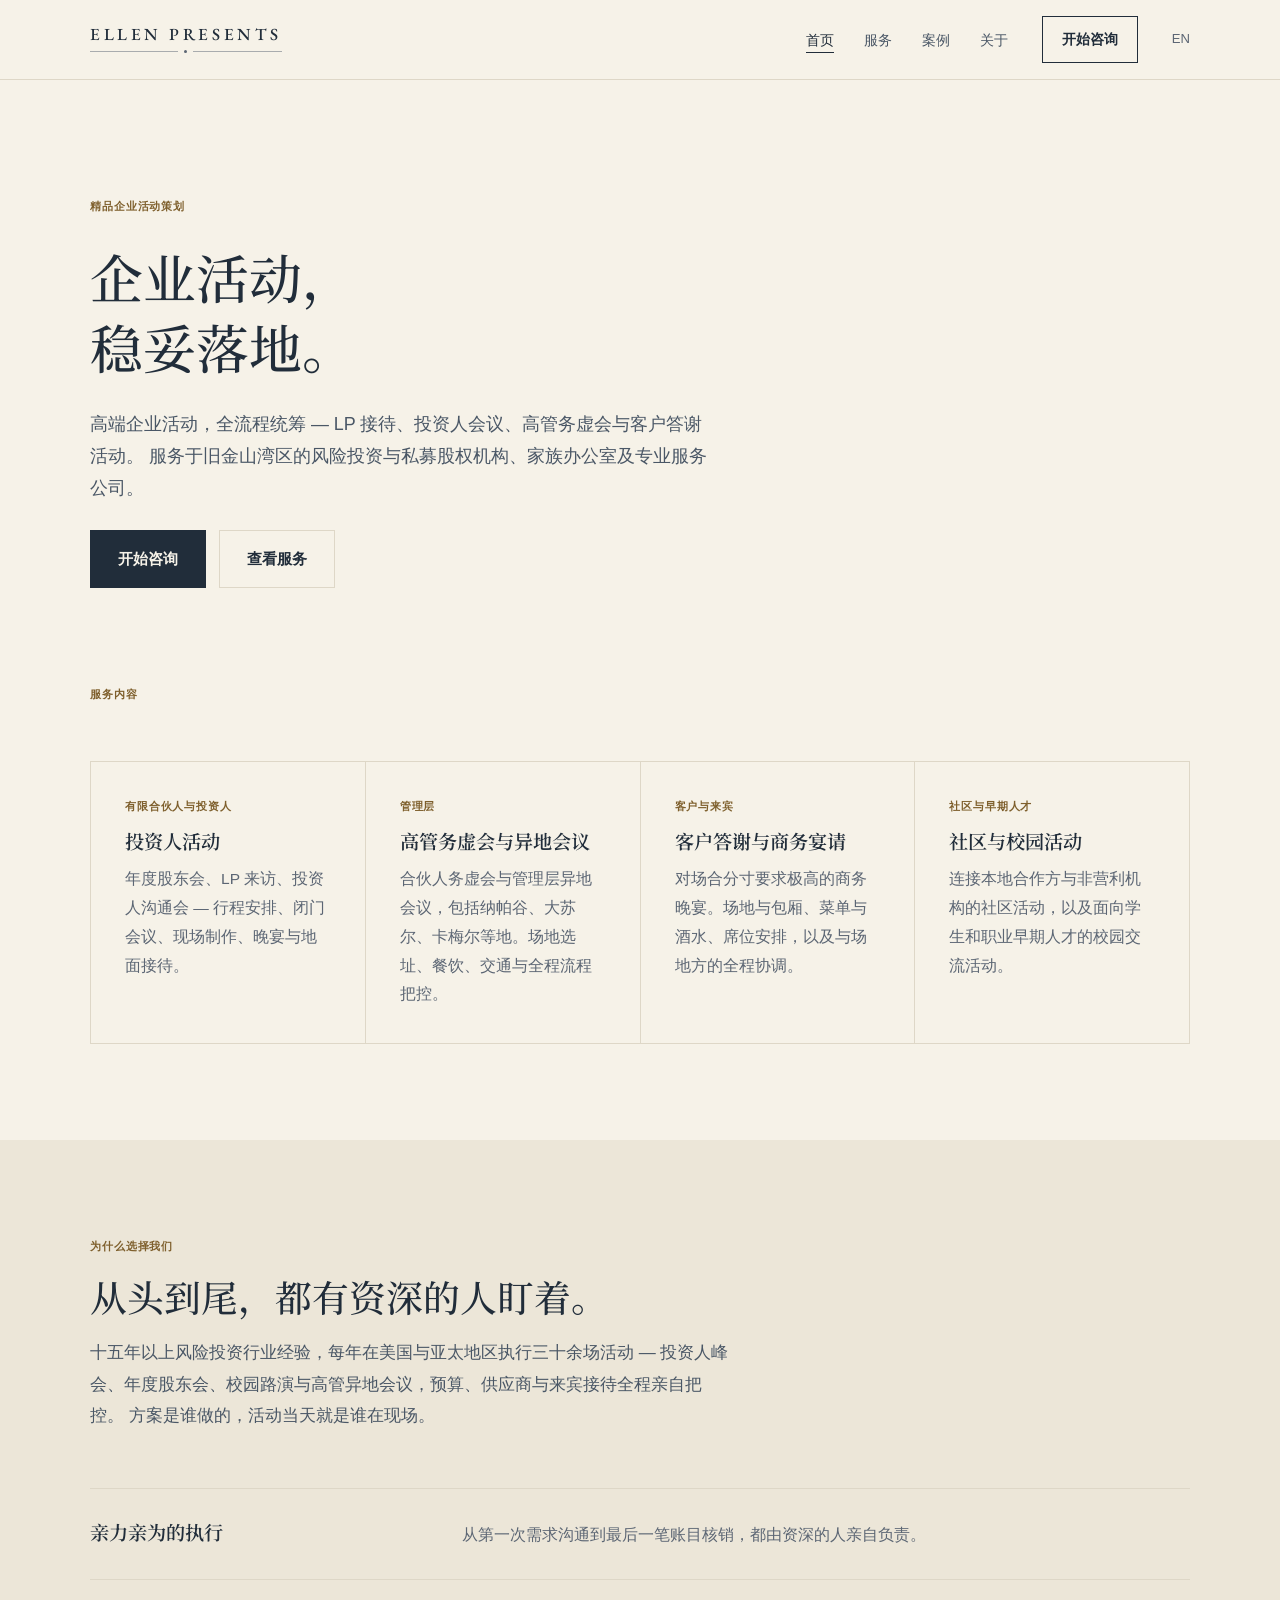
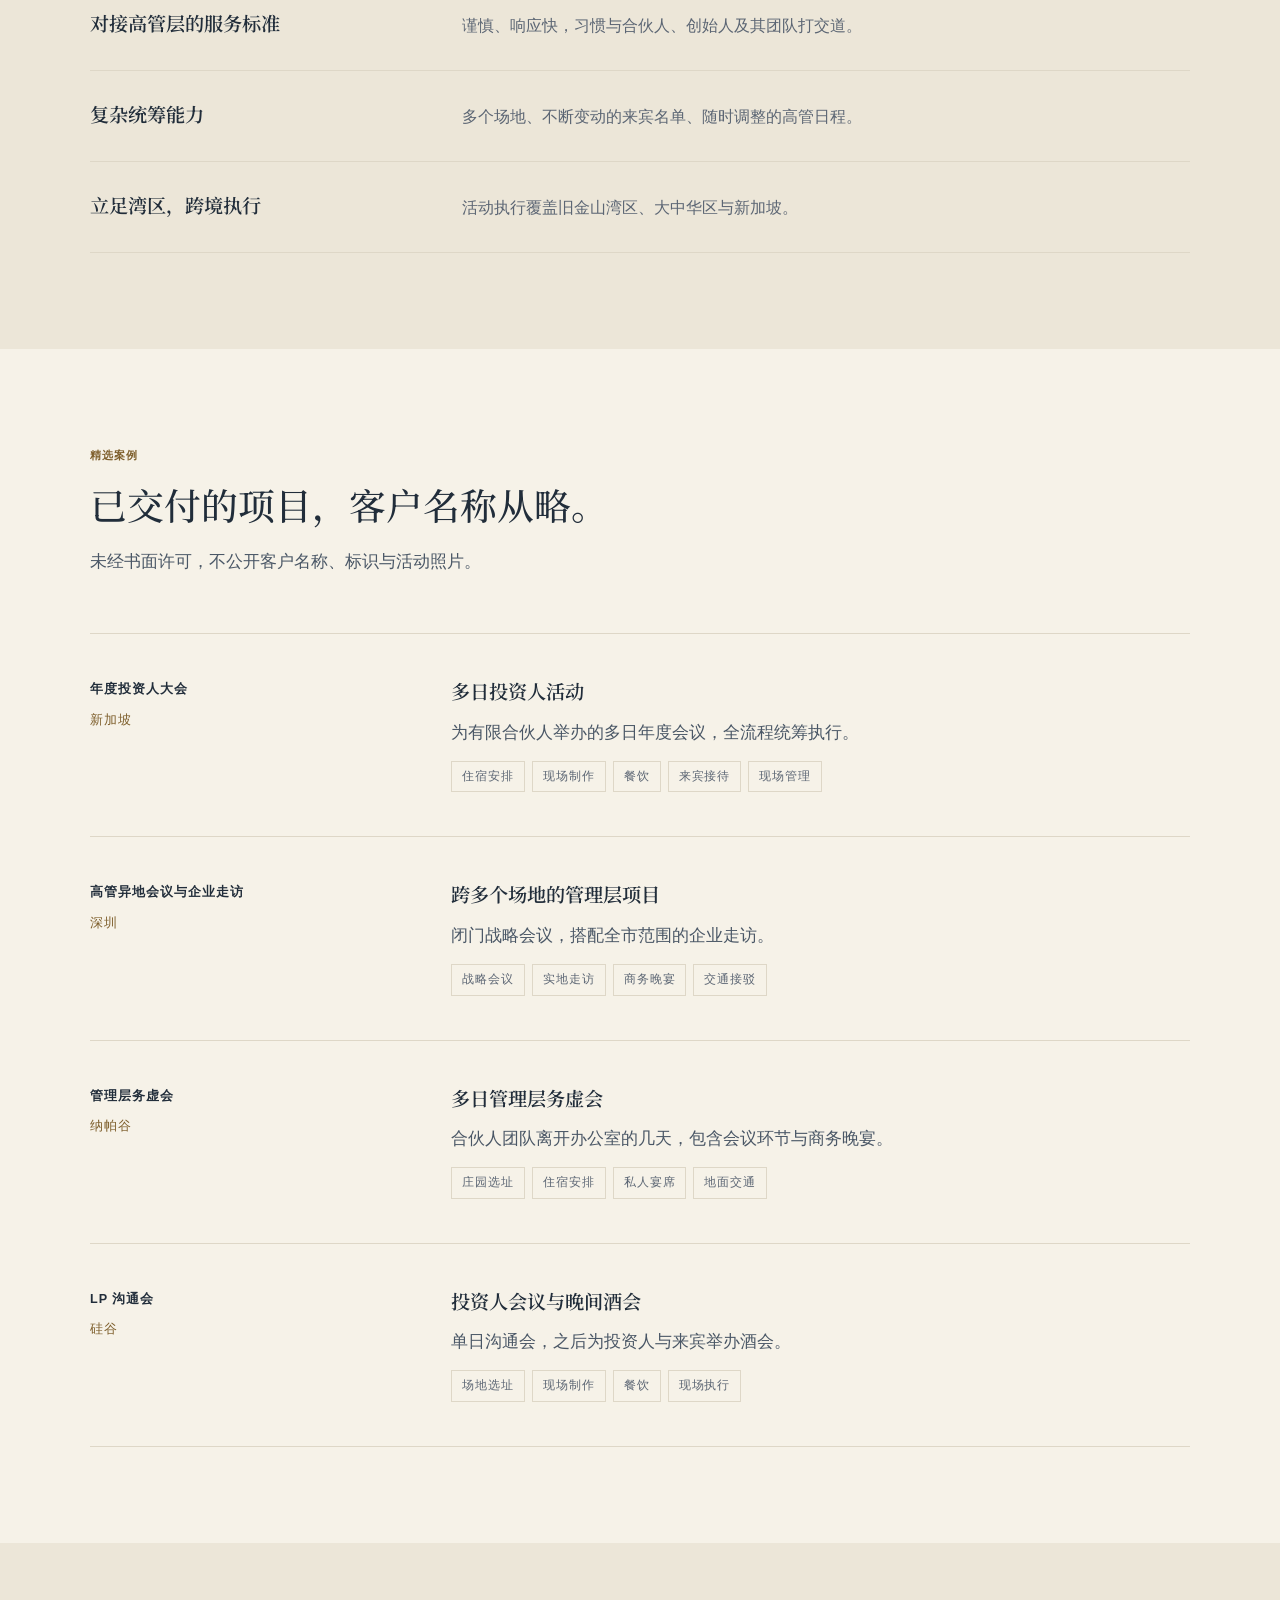
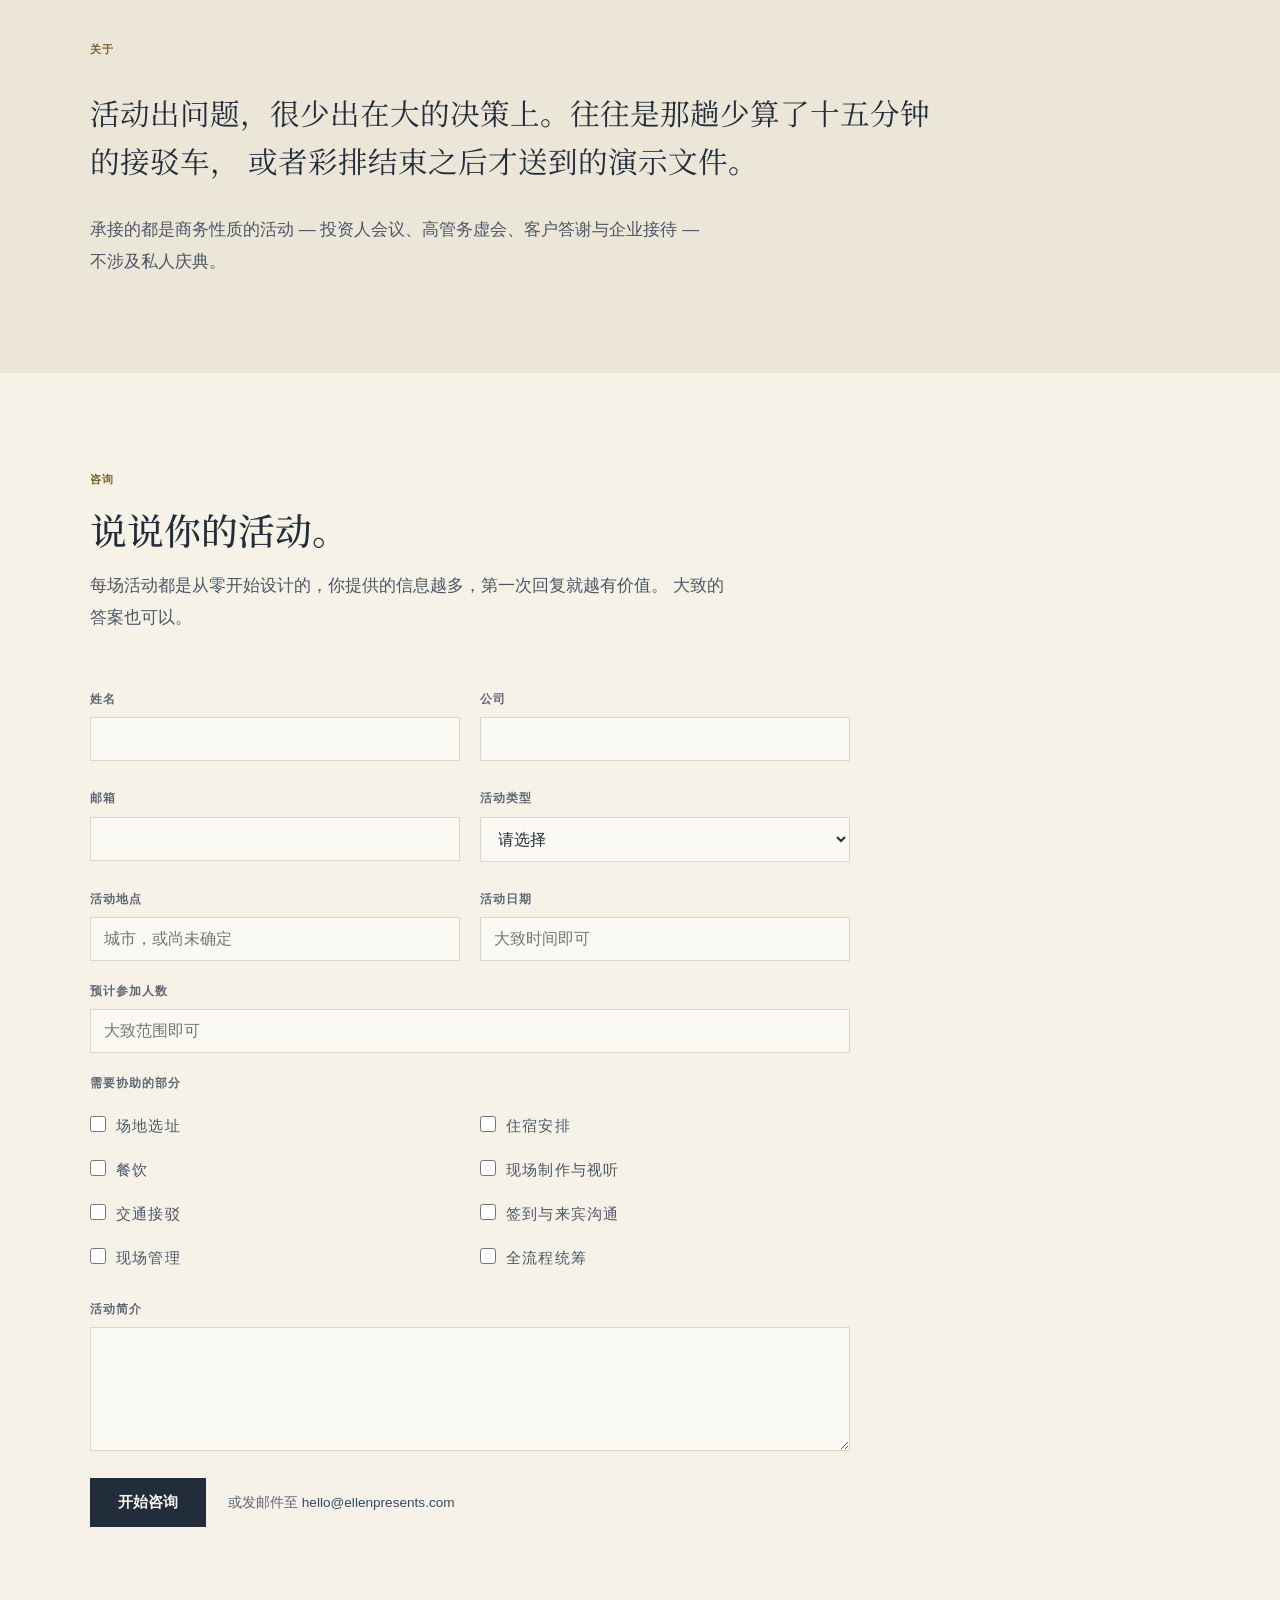
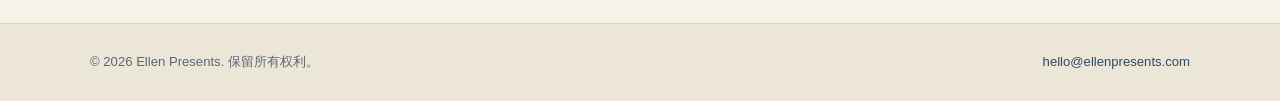
==== zh/index.html @ de764f2b "Add a Chinese version at /zh/ A 中文 link at the end of the navigation leads to zh/index.html, and an " ====
<!doctype html>
<html lang="zh-Hans">
<head>
  <meta charset="utf-8" />
  <meta name="viewport" content="width=device-width, initial-scale=1" />
  <title>Ellen Presents — 旧金山湾区精品企业活动策划</title>
  <meta name="description" content="为旧金山湾区的风险投资与私募股权机构、家族办公室及专业服务公司提供高端企业活动的全流程统筹：LP 接待、投资人会议、高管务虚会与客户答谢活动。" />
  <link rel="alternate" hreflang="en" href="https://ellenpresents.com/" />
  <link rel="alternate" hreflang="zh-Hans" href="https://ellenpresents.com/zh/" />
  <link rel="alternate" hreflang="x-default" href="https://ellenpresents.com/" />

  <link rel="preconnect" href="https://fonts.googleapis.com" />
  <link rel="preconnect" href="https://fonts.gstatic.com" crossorigin />
  <link rel="stylesheet" href="https://fonts.googleapis.com/css2?family=EB+Garamond:wght@400;500;600&amp;family=Libre+Franklin:wght@400;500;600&amp;family=Noto+Serif+SC:wght@400;500&amp;display=swap" />
  <link rel="stylesheet" href="../assets/css/site.css" />
</head>
<body>
  <a class="skip-link" href="#main">跳到正文</a>

  <header class="site-header">
    <nav class="site-nav" aria-label="主导航">
      <a class="brand" href="#top" aria-label="Ellen Presents — 回到顶部">
        <span class="brand-mark">Ellen Presents</span>
        <span class="brand-rule" aria-hidden="true"><i></i><b></b><i></i></span>
      </a>
      <button class="nav-toggle" type="button" aria-expanded="false" aria-controls="nav-menu">菜单</button>
      <div class="nav-menu" id="nav-menu">
        <ul class="nav-links">
          <li><a href="#top">首页</a></li>
          <li><a href="#services">服务</a></li>
          <li><a href="#experience">案例</a></li>
          <li><a href="#about">关于</a></li>
        </ul>
        <a class="nav-cta" href="#request">开始咨询</a>
        <a class="nav-lang" href="../" hreflang="en" lang="en">EN</a>
      </div>
    </nav>
  </header>

  <main id="main">

    <section class="hero" id="top">
      <div class="wrap">
        <div class="hero-inner">
          <p class="eyebrow">精品企业活动策划</p>
          <h1><span>企业活动，</span><span>稳妥落地。</span></h1>
          <p class="lede">
            高端企业活动，全流程统筹 &mdash; LP 接待、投资人会议、高管务虚会与客户答谢活动。
            服务于旧金山湾区的风险投资与私募股权机构、家族办公室及专业服务公司。
          </p>
          <div class="btn-row">
            <a class="btn" href="#request">开始咨询</a>
            <a class="btn btn-ghost" href="#services">查看服务</a>
          </div>
        </div>
      </div>
    </section>

    <section class="sec" id="services">
      <div class="wrap">
        <div class="sec-head">
          <p class="eyebrow">服务内容</p>
        </div>
        <div class="svc-grid">
          <article class="svc">
            <span class="fn">有限合伙人与投资人</span>
            <h3>投资人活动</h3>
            <p>年度股东会、LP 来访、投资人沟通会 &mdash; 行程安排、闭门会议、现场制作、晚宴与地面接待。</p>
          </article>
          <article class="svc">
            <span class="fn">管理层</span>
            <h3>高管务虚会与异地会议</h3>
            <p>合伙人务虚会与管理层异地会议，包括纳帕谷、大苏尔、卡梅尔等地。场地选址、餐饮、交通与全程流程把控。</p>
          </article>
          <article class="svc">
            <span class="fn">客户与来宾</span>
            <h3>客户答谢与商务宴请</h3>
            <p>对场合分寸要求极高的商务晚宴。场地与包厢、菜单与酒水、席位安排，以及与场地方的全程协调。</p>
          </article>
          <article class="svc">
            <span class="fn">社区与早期人才</span>
            <h3>社区与校园活动</h3>
            <p>连接本地合作方与非营利机构的社区活动，以及面向学生和职业早期人才的校园交流活动。</p>
          </article>
        </div>
      </div>
    </section>

    <section class="sec sec-sand2" id="why">
      <div class="wrap">
        <div class="sec-head">
          <p class="eyebrow">为什么选择我们</p>
          <h2>从头到尾，都有资深的人盯着。</h2>
          <p>
            十五年以上风险投资行业经验，每年在美国与亚太地区执行三十余场活动 &mdash;
            投资人峰会、年度股东会、校园路演与高管异地会议，预算、供应商与来宾接待全程亲自把控。
            方案是谁做的，活动当天就是谁在现场。
          </p>
        </div>
        <div class="rows">
          <div class="row">
            <h3>亲力亲为的执行</h3>
            <p>从第一次需求沟通到最后一笔账目核销，都由资深的人亲自负责。</p>
          </div>
          <div class="row">
            <h3>对接高管层的服务标准</h3>
            <p>谨慎、响应快，习惯与合伙人、创始人及其团队打交道。</p>
          </div>
          <div class="row">
            <h3>复杂统筹能力</h3>
            <p>多个场地、不断变动的来宾名单、随时调整的高管日程。</p>
          </div>
          <div class="row">
            <h3>立足湾区，跨境执行</h3>
            <p>活动执行覆盖旧金山湾区、大中华区与新加坡。</p>
          </div>
        </div>
      </div>
    </section>

    <section class="sec" id="experience">
      <div class="wrap">
        <div class="sec-head">
          <p class="eyebrow">精选案例</p>
          <h2>已交付的项目，客户名称从略。</h2>
          <p>未经书面许可，不公开客户名称、标识与活动照片。</p>
        </div>
        <div class="cases">
          <article class="case">
            <div class="case-meta"><b>年度投资人大会</b><span>新加坡</span></div>
            <div class="case-body">
              <h3>多日投资人活动</h3>
              <p>为有限合伙人举办的多日年度会议，全流程统筹执行。</p>
              <div class="tags">
                <span>住宿安排</span><span>现场制作</span><span>餐饮</span><span>来宾接待</span><span>现场管理</span>
              </div>
            </div>
          </article>
          <article class="case">
            <div class="case-meta"><b>高管异地会议与企业走访</b><span>深圳</span></div>
            <div class="case-body">
              <h3>跨多个场地的管理层项目</h3>
              <p>闭门战略会议，搭配全市范围的企业走访。</p>
              <div class="tags">
                <span>战略会议</span><span>实地走访</span><span>商务晚宴</span><span>交通接驳</span>
              </div>
            </div>
          </article>
          <article class="case">
            <div class="case-meta"><b>管理层务虚会</b><span>纳帕谷</span></div>
            <div class="case-body">
              <h3>多日管理层务虚会</h3>
              <p>合伙人团队离开办公室的几天，包含会议环节与商务晚宴。</p>
              <div class="tags">
                <span>庄园选址</span><span>住宿安排</span><span>私人宴席</span><span>地面交通</span>
              </div>
            </div>
          </article>
          <article class="case">
            <div class="case-meta"><b>LP 沟通会</b><span>硅谷</span></div>
            <div class="case-body">
              <h3>投资人会议与晚间酒会</h3>
              <p>单日沟通会，之后为投资人与来宾举办酒会。</p>
              <div class="tags">
                <span>场地选址</span><span>现场制作</span><span>餐饮</span><span>现场执行</span>
              </div>
            </div>
          </article>
        </div>
      </div>
    </section>

    <section class="sec sec-sand2" id="about">
      <div class="wrap stack" style="gap: 30px;">
        <p class="eyebrow">关于</p>
        <p class="pull">
          活动出问题，很少出在大的决策上。往往是那趟少算了十五分钟的接驳车，
          或者彩排结束之后才送到的演示文件。
        </p>
        <p class="measure">
          承接的都是商务性质的活动 &mdash; 投资人会议、高管务虚会、客户答谢与企业接待 &mdash;
          不涉及私人庆典。
        </p>
      </div>
    </section>

    <section class="sec" id="request">
      <div class="wrap">
        <div class="sec-head">
          <p class="eyebrow">咨询</p>
          <h2>说说你的活动。</h2>
          <p>
            每场活动都是从零开始设计的，你提供的信息越多，第一次回复就越有价值。
            大致的答案也可以。
          </p>
        </div>
        <div class="form-shell">
          <form id="enquiryForm" novalidate>
            <div class="form-grid">
              <div class="field">
                <label for="name">姓名</label>
                <input id="name" name="name" type="text" autocomplete="name" required aria-describedby="err-name" />
                <div class="field-error" id="err-name" data-for="name"></div>
              </div>
              <div class="field">
                <label for="company">公司</label>
                <input id="company" name="company" type="text" autocomplete="organization" />
              </div>
              <div class="field">
                <label for="email">邮箱</label>
                <input id="email" name="email" type="email" autocomplete="email" required aria-describedby="err-email" />
                <div class="field-error" id="err-email" data-for="email"></div>
              </div>
              <div class="field">
                <label for="eventType">活动类型</label>
                <select id="eventType" name="eventType" required aria-describedby="err-eventType">
                  <option value="">请选择</option>
                  <option>投资人活动（年度股东会、LP 来访、投资人沟通会）</option>
                  <option>高管务虚会或异地会议</option>
                  <option>客户答谢或商务宴请</option>
                  <option>社区或校园活动</option>
                  <option>其他</option>
                </select>
                <div class="field-error" id="err-eventType" data-for="eventType"></div>
              </div>
              <div class="field">
                <label for="location">活动地点</label>
                <input id="location" name="location" type="text" placeholder="城市，或尚未确定" />
              </div>
              <div class="field">
                <label for="date">活动日期</label>
                <input id="date" name="date" type="text" placeholder="大致时间即可" />
              </div>
              <div class="field full">
                <label for="guests">预计参加人数</label>
                <input id="guests" name="guests" type="text" placeholder="大致范围即可" />
              </div>
              <fieldset class="field full scope">
                <legend>需要协助的部分</legend>
                <div class="check-grid">
                  <label class="check"><input type="checkbox" name="scope" value="场地选址" /><span>场地选址</span></label>
                  <label class="check"><input type="checkbox" name="scope" value="住宿安排" /><span>住宿安排</span></label>
                  <label class="check"><input type="checkbox" name="scope" value="餐饮" /><span>餐饮</span></label>
                  <label class="check"><input type="checkbox" name="scope" value="现场制作与视听" /><span>现场制作与视听</span></label>
                  <label class="check"><input type="checkbox" name="scope" value="交通接驳" /><span>交通接驳</span></label>
                  <label class="check"><input type="checkbox" name="scope" value="签到与来宾沟通" /><span>签到与来宾沟通</span></label>
                  <label class="check"><input type="checkbox" name="scope" value="现场管理" /><span>现场管理</span></label>
                  <label class="check"><input type="checkbox" name="scope" value="全流程统筹" /><span>全流程统筹</span></label>
                </div>
              </fieldset>
              <div class="field full">
                <label for="message">活动简介</label>
                <textarea id="message" name="message" required aria-describedby="err-message"></textarea>
                <div class="field-error" id="err-message" data-for="message"></div>
              </div>
              <div class="form-status" id="formStatus" hidden></div>
              <div class="form-foot">
                <button class="btn" type="submit">开始咨询</button>
                <p>或发邮件至 <a href="mailto:hello@ellenpresents.com">hello@ellenpresents.com</a></p>
              </div>
            </div>
          </form>
        </div>
      </div>
    </section>

  </main>

  <footer class="site-footer">
    <div class="wrap">
      <div class="foot-bot">
        <span>&copy; <span id="year">2026</span> Ellen Presents. 保留所有权利。</span>
        <span><a href="mailto:hello@ellenpresents.com">hello@ellenpresents.com</a></span>
      </div>
    </div>
  </footer>

  <script src="../assets/js/site.js"></script>
</body>
</html>
---- assets/css/site.css ----
/* ======================================================================
   Ellen Presents — shared stylesheet
   Loaded by every page. Dependency-free apart from the Google Fonts link
   in each page's <head>.
   ====================================================================== */
:root {
  --sand:    #f6f2e8;
  --sand-2:  #ece6d8;
  --line:    #ded7c7;
  --paper:   #fbf9f3;
  --ink:     #212d3a;
  --umber:   #4a5766;
  --muted:   #5c6674;
  --accent:  #2f4a63;
  --accent-2:#46647f;
  --brass:   #7e5f2c;
  --brass-lift: #c9a96a;

  --header-bg:    rgba(246, 242, 232, 0.94);
  --on-ink-soft:  rgba(251, 249, 243, 0.74);
  --on-ink-faint: rgba(251, 249, 243, 0.32);
  --on-ink-rule:  rgba(251, 249, 243, 0.28);
  --focus-ring:   rgba(47, 74, 99, 0.17);
  --pill-shadow:  rgba(33, 45, 58, 0.26);

  --display: "EB Garamond", Georgia, "Palatino Linotype", "Book Antiqua", serif;
  --sans: "Libre Franklin", -apple-system, BlinkMacSystemFont, "Segoe UI", Helvetica, Arial, sans-serif;

  --maxw: 1180px;
  --measure: 66ch;
  --ease: cubic-bezier(0.22, 0.61, 0.24, 1);
}

*, *::before, *::after { box-sizing: border-box; }

/* ----------------------------------------------------- Chinese typography
   The Latin faces carry no CJK glyphs, and the tracking the Latin setting
   relies on works against Chinese: negative tracking on headings, wide
   tracking on uppercase labels, and a 1.12 heading leading that is too tight
   once glyphs fill their em box. Overridden per-token so every component
   inherits the change. */
html[lang|="zh"] {
  --display: "Noto Serif SC", "Songti SC", STSong, "SimSun", serif;
  --sans: "PingFang SC", "Hiragino Sans GB", "Microsoft YaHei", "Noto Sans SC", sans-serif;
}
html[lang|="zh"] h1,
html[lang|="zh"] h2,
html[lang|="zh"] h3,
html[lang|="zh"] h4 {
  letter-spacing: 0;
  line-height: 1.32;
}
/* CJK glyphs read larger than Latin at the same size, so the display scale
   comes down rather than across. */
html[lang|="zh"] h1 { font-size: clamp(2.1rem, 4.4vw, 3.3rem); }
html[lang|="zh"] h2 { font-size: clamp(1.6rem, 2.9vw, 2.3rem); }
html[lang|="zh"] h3 { font-size: 1.2rem; }
html[lang|="zh"] .pull { font-size: clamp(1.3rem, 2.4vw, 1.85rem); line-height: 1.6; letter-spacing: 0; }
html[lang|="zh"] .lede { font-size: clamp(1.02rem, 1.4vw, 1.18rem); line-height: 1.8; }
html[lang|="zh"] body { line-height: 1.85; }
/* Uppercase does nothing to CJK, and 0.2em tracking pulls the characters
   apart; enough is kept to still read as a label. */
html[lang|="zh"] .eyebrow,
html[lang|="zh"] .svc .fn,
html[lang|="zh"] .case-meta b,
html[lang|="zh"] .case-meta span,
html[lang|="zh"] label,
html[lang|="zh"] .scope legend,
html[lang|="zh"] .tags span { letter-spacing: 0.08em; }
/* The wordmark stays Latin on both versions. */
html[lang|="zh"] .brand-mark { font-family: "EB Garamond", Georgia, serif; letter-spacing: 0.21em; }



html { scroll-behavior: smooth; }
@media (prefers-reduced-motion: reduce) { html { scroll-behavior: auto; } }
/* Clears the sticky header when a nav link jumps to a section. */
section[id] { scroll-margin-top: 84px; }
@media (max-width: 720px) { section[id] { scroll-margin-top: 72px; } }

body {
  margin: 0;
  background: var(--sand);
  color: var(--umber);
  font-family: var(--sans);
  font-size: 17px;
  line-height: 1.7;
  -webkit-font-smoothing: antialiased;
  -moz-osx-font-smoothing: grayscale;
}

h1, h2, h3, h4 {
  font-family: var(--display);
  font-weight: 400;
  color: var(--ink);
  margin: 0;
  text-wrap: balance;
  line-height: 1.12;
  letter-spacing: -0.005em;
}
h1 { font-size: clamp(2.7rem, 6vw, 4.5rem); font-weight: 500; }
h2 { font-size: clamp(1.95rem, 3.6vw, 2.9rem); font-weight: 500; }
h3 { font-size: 1.32rem; font-weight: 600; letter-spacing: 0; line-height: 1.3; }

p { margin: 0; }
a { color: var(--accent); text-decoration: none; }
a:hover { color: var(--accent-2); }

:focus-visible { outline: 2px solid var(--accent); outline-offset: 3px; }

.skip-link {
  position: absolute;
  left: -9999px;
  top: 0;
  z-index: 200;
  background: var(--ink);
  color: var(--paper);
  padding: 12px 18px;
  font-size: 0.9rem;
  font-weight: 600;
}
.skip-link:focus { left: 12px; top: 12px; color: var(--paper); }

.wrap {
  max-width: var(--maxw);
  margin: 0 auto;
  padding: 0 clamp(20px, 4vw, 40px);
}
.stack { display: flex; flex-direction: column; }
.measure { max-width: var(--measure); }

.eyebrow {
  font-family: var(--sans);
  font-size: 0.7rem;
  font-weight: 600;
  letter-spacing: 0.2em;
  text-transform: uppercase;
  color: var(--brass);
}
.lede {
  font-size: clamp(1.08rem, 1.6vw, 1.32rem);
  line-height: 1.6;
  color: var(--umber);
}

/* ---------------------------------------------------------- Header */
.site-header {
  position: sticky;
  top: 0;
  z-index: 60;
  background: var(--header-bg);
  backdrop-filter: blur(12px) saturate(1.3);
  border-bottom: 1px solid var(--line);
}
.site-nav {
  max-width: var(--maxw);
  margin: 0 auto;
  padding: 16px clamp(20px, 4vw, 40px);
  display: flex;
  align-items: center;
  justify-content: space-between;
  gap: 24px;
}
/* Wordmark lockup — the type half of the logo. Swap in the full monogram
   artwork by replacing the two spans with an <img>/<svg>; the sizing here
   is what the header expects. */
.brand { display: flex; flex-direction: column; align-items: stretch; gap: 7px; color: var(--ink); }
.brand:hover { color: var(--ink); }
.brand-mark {
  font-family: var(--display);
  font-size: 1.06rem;
  font-weight: 500;
  letter-spacing: 0.21em;
  text-transform: uppercase;
  line-height: 1;
  white-space: nowrap;
}
.brand-rule { display: flex; align-items: center; gap: 6px; }
.brand-rule i { flex: 1; height: 1px; background: var(--muted); opacity: 0.5; }
.brand-rule b { width: 3px; height: 3px; border-radius: 50%; background: var(--muted); }

.nav-menu { display: flex; align-items: center; gap: clamp(18px, 3vw, 34px); }
.nav-links { display: flex; align-items: center; gap: clamp(14px, 2.4vw, 30px); list-style: none; margin: 0; padding: 0; }
.nav-links a {
  font-family: var(--sans);
  font-size: 0.9rem;
  font-weight: 500;
  color: var(--umber);
  background: none;
  border: 0;
  border-bottom: 1px solid transparent;
  padding: 4px 0;
  cursor: pointer;
}
.nav-links a:hover { color: var(--ink); border-bottom-color: var(--brass); }
.nav-links a[aria-current] { color: var(--ink); border-bottom-color: var(--ink); }

.nav-cta {
  font-family: var(--sans);
  font-size: 0.86rem;
  font-weight: 600;
  padding: 10px 19px;
  border: 1px solid var(--ink);
  color: var(--ink);
  background: none;
  cursor: pointer;
  transition: background 0.2s var(--ease), color 0.2s var(--ease);
}
.nav-cta:hover { background: var(--ink); color: var(--sand); }
.nav-cta[aria-current] { background: var(--ink); color: var(--sand); }

.nav-lang {
  font-family: var(--sans);
  font-size: 0.82rem;
  font-weight: 500;
  color: var(--muted);
  padding: 4px 0;
  border-bottom: 1px solid transparent;
  white-space: nowrap;
}
.nav-lang:hover { color: var(--ink); border-bottom-color: var(--brass); }

.nav-toggle {
  display: none;
  font-family: var(--sans);
  font-size: 0.78rem;
  font-weight: 600;
  letter-spacing: 0.1em;
  text-transform: uppercase;
  color: var(--ink);
  background: none;
  border: 1px solid var(--line);
  padding: 9px 13px;
  cursor: pointer;
}

/* ---------------------------------------------------------- Buttons */
.btn {
  display: inline-flex;
  align-items: center;
  gap: 9px;
  font-family: var(--sans);
  font-size: 0.94rem;
  font-weight: 600;
  padding: 14px 27px;
  border: 1px solid var(--ink);
  background: var(--ink);
  color: var(--sand);
  cursor: pointer;
  transition: background 0.2s var(--ease), border-color 0.2s var(--ease), color 0.2s var(--ease);
}
.btn:hover { background: var(--accent); border-color: var(--accent); color: var(--paper); }
.btn-ghost { background: none; color: var(--ink); border-color: var(--line); }
.btn-ghost:hover { background: none; color: var(--accent); border-color: var(--accent); }
.btn-row { display: flex; flex-wrap: wrap; gap: 13px; }

.arrow {
  display: inline-flex;
  align-items: center;
  gap: 8px;
  font-size: 0.84rem;
  font-weight: 600;
  letter-spacing: 0.1em;
  text-transform: uppercase;
  color: var(--accent);
  background: none;
  border: 0;
  padding: 0;
  cursor: pointer;
  font-family: var(--sans);
}
.arrow i { font-style: normal; transition: transform 0.2s var(--ease); }
.arrow:hover i { transform: translateX(5px); }

/* ---------------------------------------------------------- Sections */
.sec { padding: clamp(58px, 7.5vw, 104px) 0; }
.sec-sand2 { background: var(--sand-2); }
.sec-ink { background: var(--ink); }
.sec-ink h2, .sec-ink h3 { color: var(--paper); }
.sec-ink p { color: var(--on-ink-soft); }
.sec-ink .eyebrow { color: var(--brass-lift); }
.sec-ink .btn { background: var(--paper); border-color: var(--paper); color: var(--ink); }
.sec-ink .btn:hover { background: var(--brass-lift); border-color: var(--brass-lift); }
.sec-ink .btn-ghost { background: none; color: var(--paper); border-color: var(--on-ink-faint); }
.sec-ink .btn-ghost:hover { border-color: var(--paper); color: var(--paper); }

.narrow { display: flex; flex-direction: column; gap: 22px; max-width: 640px; }

.sec-head { display: flex; flex-direction: column; gap: 16px; max-width: 640px; margin-bottom: clamp(34px, 4.5vw, 56px); }

/* ---------------------------------------------------------- Hero */
.hero { padding: clamp(60px, 9vw, 122px) 0 0; }
.hero-inner { display: flex; flex-direction: column; gap: 26px; max-width: 880px; }
.hero h1 span { display: block; }
.hero .lede { max-width: 620px; }

/* ---------------------------------------------------------- Services */
.svc-grid {
  display: grid;
  grid-template-columns: repeat(auto-fit, minmax(268px, 1fr));
  border-top: 1px solid var(--line);
  border-left: 1px solid var(--line);
}
.svc {
  border-right: 1px solid var(--line);
  border-bottom: 1px solid var(--line);
  padding: clamp(24px, 3vw, 34px);
  display: flex;
  flex-direction: column;
  gap: 12px;
  transition: background 0.25s var(--ease);
}
.svc:hover { background: var(--paper); }
/* The tag names the internal function the event serves — it carries
   information, which a decorative 01/02/03 would not. */
.svc .fn {
  font-size: 0.68rem;
  font-weight: 600;
  letter-spacing: 0.17em;
  text-transform: uppercase;
  color: var(--brass);
}
.svc p { font-size: 0.97rem; color: var(--muted); }

/* ---------------------------------------------------------- Value rows */
.rows { border-top: 1px solid var(--line); }
.row {
  display: grid;
  grid-template-columns: minmax(0, 0.44fr) minmax(0, 1fr);
  gap: clamp(14px, 4vw, 54px);
  padding: clamp(22px, 3vw, 30px) 0;
  border-bottom: 1px solid var(--line);
  align-items: baseline;
}
.row p { font-size: 0.98rem; color: var(--muted); }

/* ---------------------------------------------------------- Cases */
.cases { border-top: 1px solid var(--line); }
.case {
  display: grid;
  grid-template-columns: minmax(0, 0.42fr) minmax(0, 1fr);
  gap: clamp(16px, 4vw, 54px);
  padding: clamp(26px, 3.6vw, 44px) 0;
  border-bottom: 1px solid var(--line);
}
.case-meta { display: flex; flex-direction: column; gap: 7px; }
.case-meta b {
  font-family: var(--sans);
  font-size: 0.79rem;
  font-weight: 600;
  letter-spacing: 0.13em;
  text-transform: uppercase;
  color: var(--ink);
}
.case-meta span {
  font-size: 0.79rem;
  font-weight: 500;
  letter-spacing: 0.13em;
  text-transform: uppercase;
  color: var(--brass);
}
.case-body { display: flex; flex-direction: column; gap: 13px; }
.tags { display: flex; flex-wrap: wrap; gap: 7px; }
.tags span {
  font-size: 0.72rem;
  font-weight: 500;
  letter-spacing: 0.07em;
  text-transform: uppercase;
  color: var(--muted);
  border: 1px solid var(--line);
  padding: 4px 10px;
}

.note {
  border-left: 2px solid var(--brass);
  padding: 4px 0 4px 20px;
  font-size: 0.97rem;
  color: var(--muted);
  max-width: var(--measure);
}

.pull {
  font-family: var(--display);
  font-size: clamp(1.5rem, 3vw, 2.25rem);
  line-height: 1.36;
  letter-spacing: -0.005em;
  color: var(--ink);
  max-width: 860px;
}

/* ---------------------------------------------------------- Form */
/* The form stands alone now. Capped so inputs stay a comfortable width
   instead of stretching the full page. */
.form-shell { max-width: 760px; }
.form-grid { display: grid; grid-template-columns: repeat(2, minmax(0, 1fr)); gap: 20px; }
.field { display: flex; flex-direction: column; gap: 7px; }
.field.full { grid-column: 1 / -1; }
label {
  font-size: 0.72rem;
  font-weight: 600;
  letter-spacing: 0.13em;
  text-transform: uppercase;
  color: var(--muted);
}
input, select, textarea {
  font-family: var(--sans);
  font-size: 1rem;
  color: var(--ink);
  background: var(--paper);
  border: 1px solid var(--line);
  padding: 12px 13px;
  width: 100%;
  transition: border-color 0.2s var(--ease), box-shadow 0.2s var(--ease);
}
input:hover, select:hover, textarea:hover { border-color: var(--muted); }
input:focus, select:focus, textarea:focus {
  outline: none;
  border-color: var(--accent);
  box-shadow: 0 0 0 3px var(--focus-ring);
}
textarea { resize: vertical; min-height: 124px; }
.scope { border: 0; padding: 0; margin: 0; min-width: 0; }
.scope legend {
  padding: 0;
  font-size: 0.72rem;
  font-weight: 600;
  letter-spacing: 0.13em;
  text-transform: uppercase;
  color: var(--muted);
  margin-bottom: 10px;
}
.check-grid {
  display: grid;
  /* 260px keeps this at two columns inside the capped form, matching the
     field grid above; 220px let it break into three ragged ones. */
  grid-template-columns: repeat(auto-fit, minmax(260px, 1fr));
  gap: 2px 20px;
}
.check {
  display: flex;
  align-items: flex-start;
  gap: 10px;
  padding: 7px 0;
  font-size: 0.95rem;
  font-weight: 400;
  letter-spacing: 0;
  text-transform: none;
  color: var(--umber);
  cursor: pointer;
}
.check input {
  width: 16px;
  height: 16px;
  margin: 4px 0 0;
  flex: none;
  accent-color: var(--accent);
  cursor: pointer;
}
.check:hover { color: var(--ink); }

.form-foot { grid-column: 1 / -1; display: flex; flex-wrap: wrap; align-items: center; gap: 16px 22px; }
.form-foot p { font-size: 0.85rem; color: var(--muted); }
.form-status {
  grid-column: 1 / -1;
  border-left: 2px solid var(--accent);
  transition: border-color 0.2s var(--ease);
  background: var(--sand-2);
  padding: 14px 17px;
  font-size: 0.93rem;
  color: var(--umber);
}
.field-error {
  font-size: 0.82rem;
  font-weight: 400;
  letter-spacing: 0;
  text-transform: none;
  color: #8c2f22;
  min-height: 0;
}
input[aria-invalid="true"], select[aria-invalid="true"], textarea[aria-invalid="true"] {
  border-color: #8c2f22;
}

.form-status.is-error { border-left-color: var(--brass); }

/* ---------------------------------------------------------- Footer */
.site-footer { background: var(--sand-2); border-top: 1px solid var(--line); }
.foot-bot {
  padding: 26px 0;
  display: flex;
  flex-wrap: wrap;
  justify-content: space-between;
  gap: 10px;
  font-size: 0.82rem;
  color: var(--muted);
}

/* ---------------------------------------------------------- Responsive */
@media (max-width: 900px) {
  .row, .case { grid-template-columns: 1fr; }
  .row, .case { gap: 12px; }
}
@media (max-width: 720px) {
  body { font-size: 16.5px; }
  .site-nav { flex-wrap: wrap; }
  .nav-toggle { display: block; }
  .nav-menu {
    display: none;
    order: 3;
    width: 100%;
    flex-direction: column;
    align-items: flex-start;
    gap: 0;
    margin-top: 12px;
    border-top: 1px solid var(--line);
  }
  .nav-menu.is-open { display: flex; }
  .nav-links { flex-direction: column; align-items: stretch; gap: 0; width: 100%; }
  .nav-links li { border-bottom: 1px solid var(--line); }
  .nav-links a { display: block; width: 100%; padding: 13px 0; border-bottom: 0; }
  .nav-cta { margin: 16px 0; }
  .form-grid { grid-template-columns: 1fr; }
}
@media (max-width: 520px) {
  .btn { width: 100%; justify-content: center; }
}
@media (prefers-reduced-motion: reduce) {
  *, *::before, *::after { transition-duration: 0.01ms !important; }
}
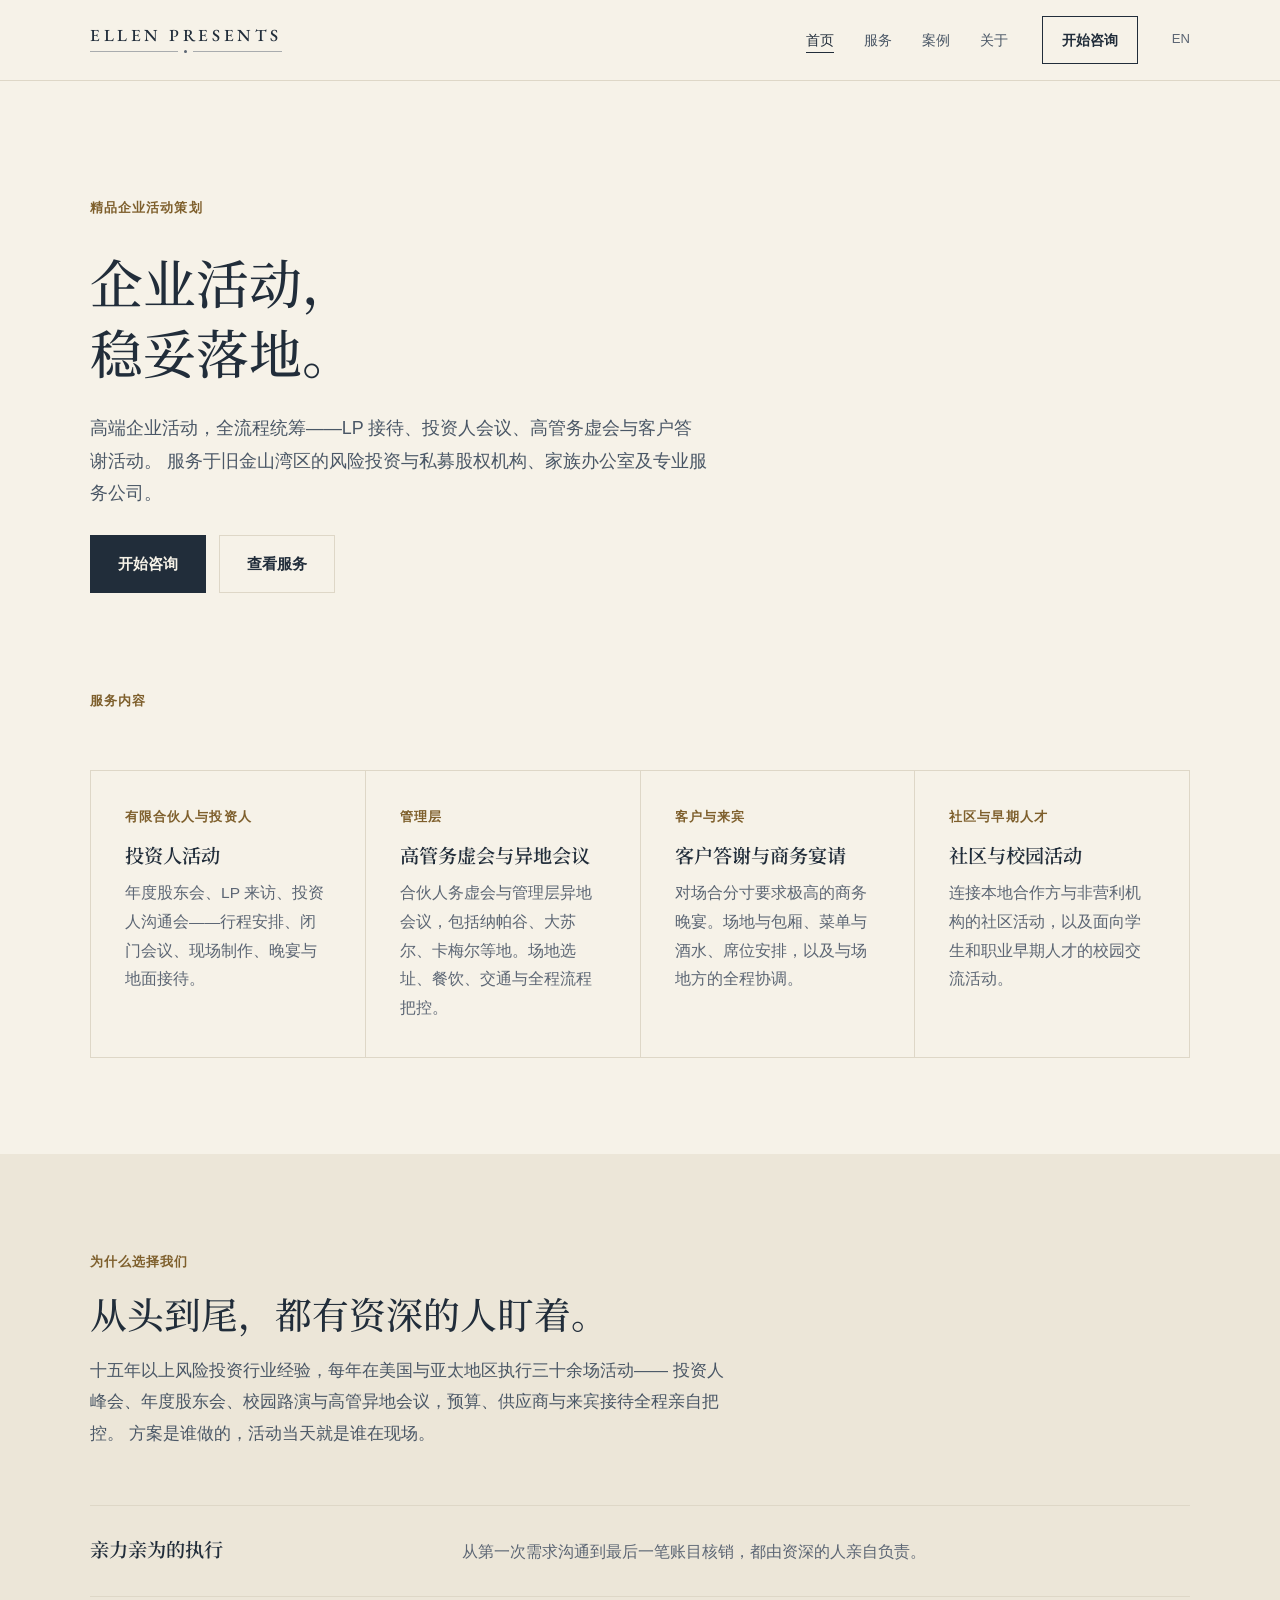
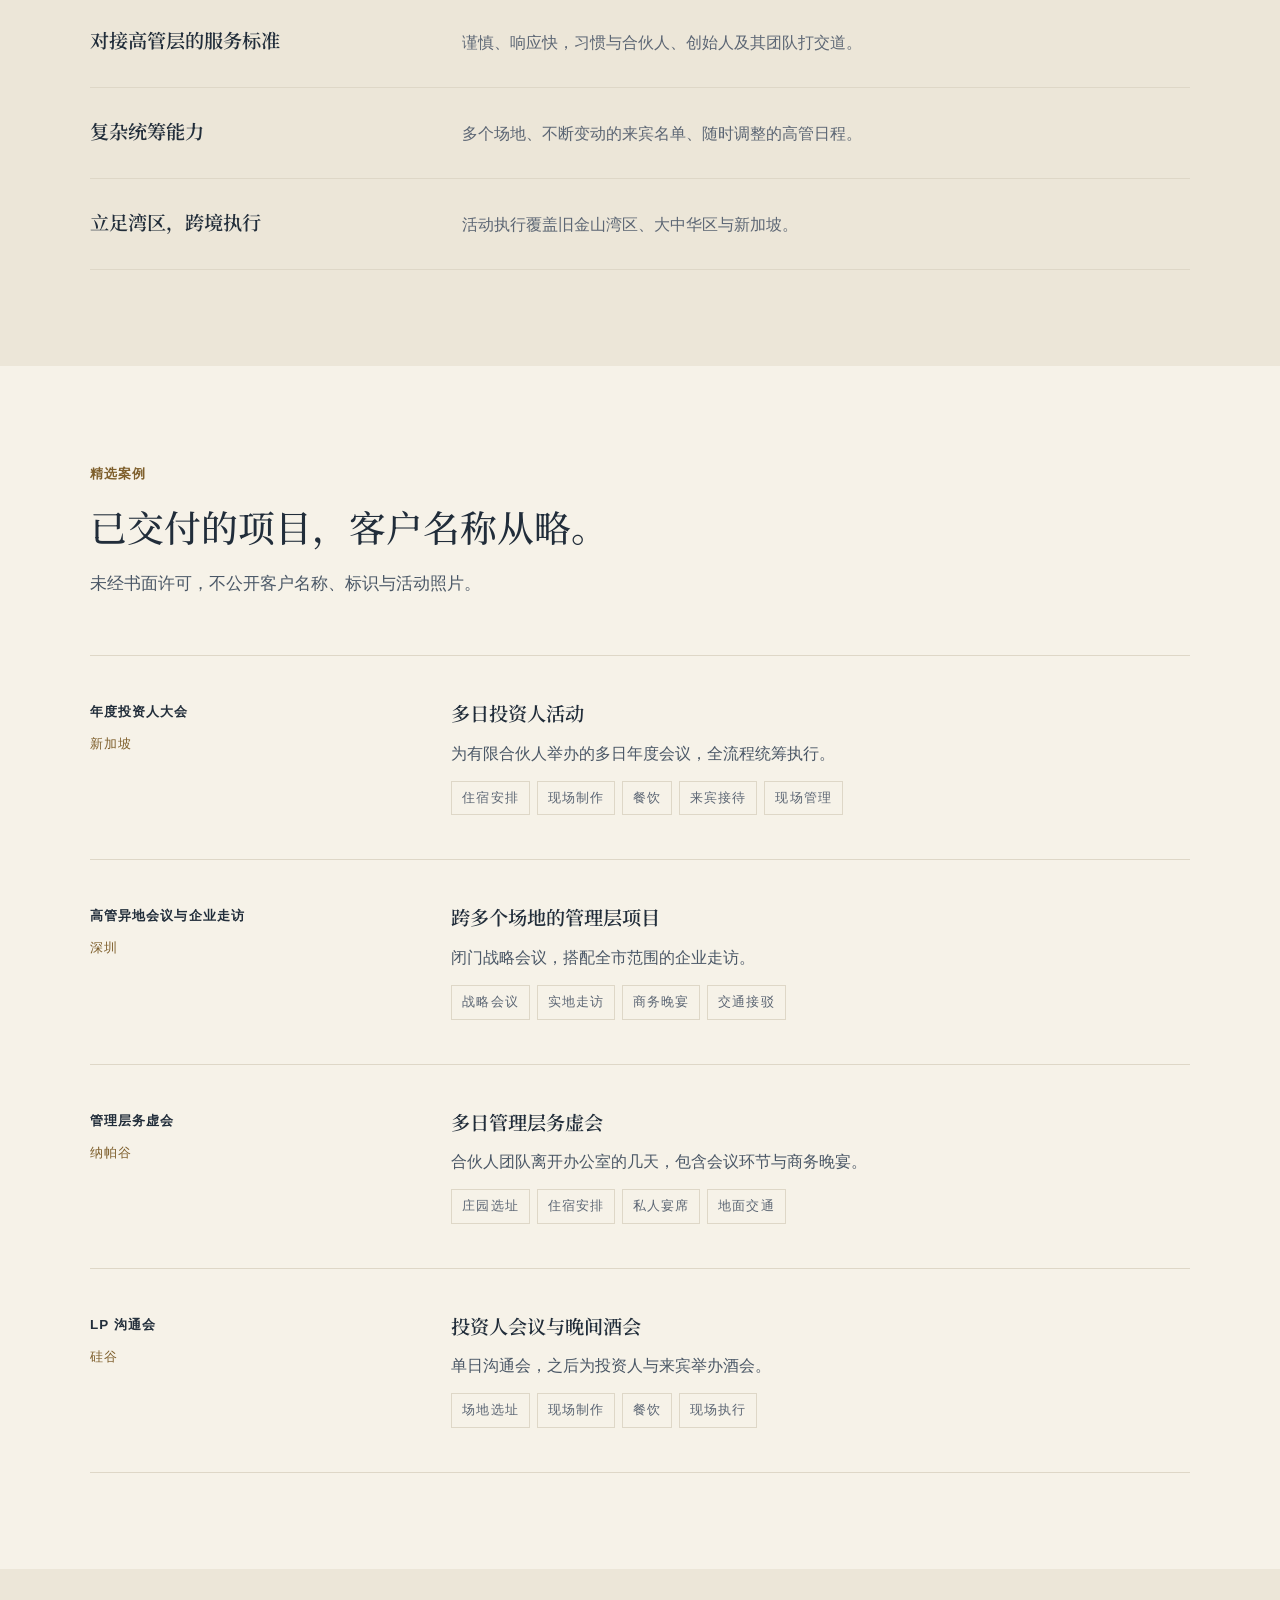
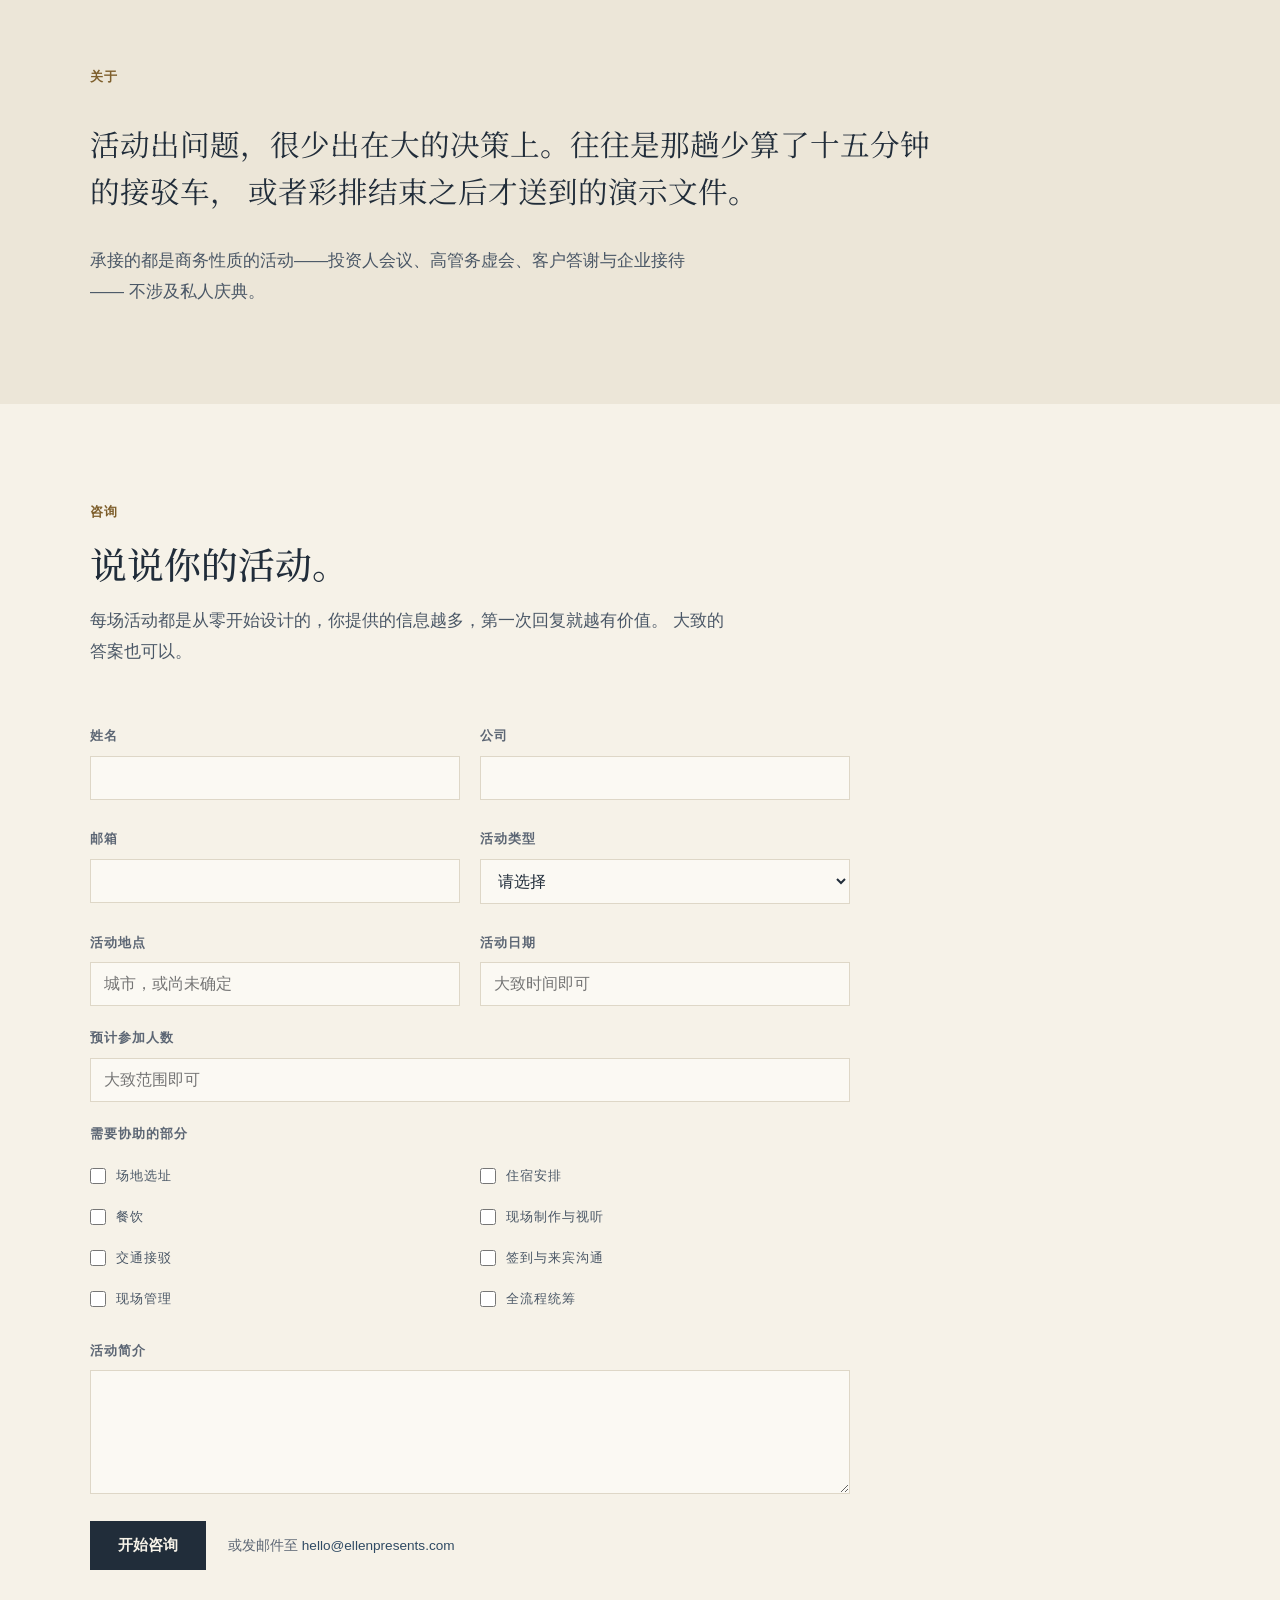
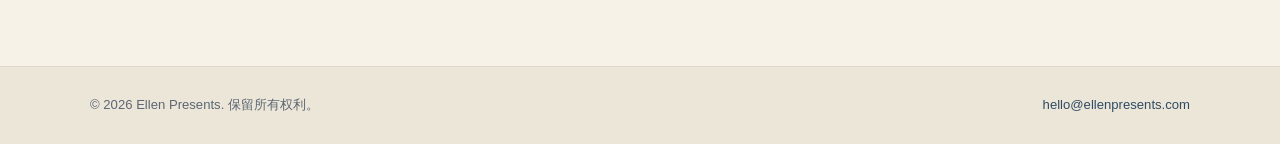
==== commit a967699c: "Fix Chinese type sizes and dashes Every label on the page was sized for uppercase Latin, which stays" ====
--- a/zh/index.html
+++ b/zh/index.html
@@ -45,7 +45,7 @@
           <p class="eyebrow">精品企业活动策划</p>
           <h1><span>企业活动，</span><span>稳妥落地。</span></h1>
           <p class="lede">
-            高端企业活动，全流程统筹 &mdash; LP 接待、投资人会议、高管务虚会与客户答谢活动。
+            高端企业活动，全流程统筹——LP 接待、投资人会议、高管务虚会与客户答谢活动。
             服务于旧金山湾区的风险投资与私募股权机构、家族办公室及专业服务公司。
           </p>
           <div class="btn-row">
@@ -65,7 +65,7 @@
           <article class="svc">
             <span class="fn">有限合伙人与投资人</span>
             <h3>投资人活动</h3>
-            <p>年度股东会、LP 来访、投资人沟通会 &mdash; 行程安排、闭门会议、现场制作、晚宴与地面接待。</p>
+            <p>年度股东会、LP 来访、投资人沟通会——行程安排、闭门会议、现场制作、晚宴与地面接待。</p>
           </article>
           <article class="svc">
             <span class="fn">管理层</span>
@@ -92,7 +92,7 @@
           <p class="eyebrow">为什么选择我们</p>
           <h2>从头到尾，都有资深的人盯着。</h2>
           <p>
-            十五年以上风险投资行业经验，每年在美国与亚太地区执行三十余场活动 &mdash;
+            十五年以上风险投资行业经验，每年在美国与亚太地区执行三十余场活动——
             投资人峰会、年度股东会、校园路演与高管异地会议，预算、供应商与来宾接待全程亲自把控。
             方案是谁做的，活动当天就是谁在现场。
           </p>
@@ -178,7 +178,7 @@
           或者彩排结束之后才送到的演示文件。
         </p>
         <p class="measure">
-          承接的都是商务性质的活动 &mdash; 投资人会议、高管务虚会、客户答谢与企业接待 &mdash;
+          承接的都是商务性质的活动——投资人会议、高管务虚会、客户答谢与企业接待——
           不涉及私人庆典。
         </p>
       </div>
--- a/assets/css/site.css
+++ b/assets/css/site.css
@@ -67,6 +67,22 @@
 html[lang|="zh"] label,
 html[lang|="zh"] .scope legend,
 html[lang|="zh"] .tags span { letter-spacing: 0.08em; }
+
+/* Every label here was sized for uppercase Latin, which stays legible down at
+   11px. A Chinese glyph packs many more strokes into the same em box and turns
+   to mush there, so each one comes up to at least 13px. */
+/* rem resolves against the 16px root, not the 17px body, so 0.84rem lands at
+   13.4px — one size for every label, rather than the five the Latin setting
+   had reason to distinguish by cap height. */
+html[lang|="zh"] .eyebrow,
+html[lang|="zh"] .svc .fn,
+html[lang|="zh"] .case-meta b,
+html[lang|="zh"] .case-meta span,
+html[lang|="zh"] label,
+html[lang|="zh"] .scope legend,
+html[lang|="zh"] .tags span,
+html[lang|="zh"] .nav-toggle { font-size: 0.84rem; }
+html[lang|="zh"] .nav-cta { font-size: 0.88rem; }
 /* The wordmark stays Latin on both versions. */
 html[lang|="zh"] .brand-mark { font-family: "EB Garamond", Georgia, serif; letter-spacing: 0.21em; }
 
@@ -360,6 +376,9 @@
   color: var(--brass);
 }
 .case-body { display: flex; flex-direction: column; gap: 13px; }
+/* Matches .row p and .svc p. At full body size it sat only a couple of
+   pixels under the h3 beside it and the hierarchy flattened. */
+.case-body p { font-size: 0.98rem; }
 .tags { display: flex; flex-wrap: wrap; gap: 7px; }
 .tags span {
   font-size: 0.72rem;
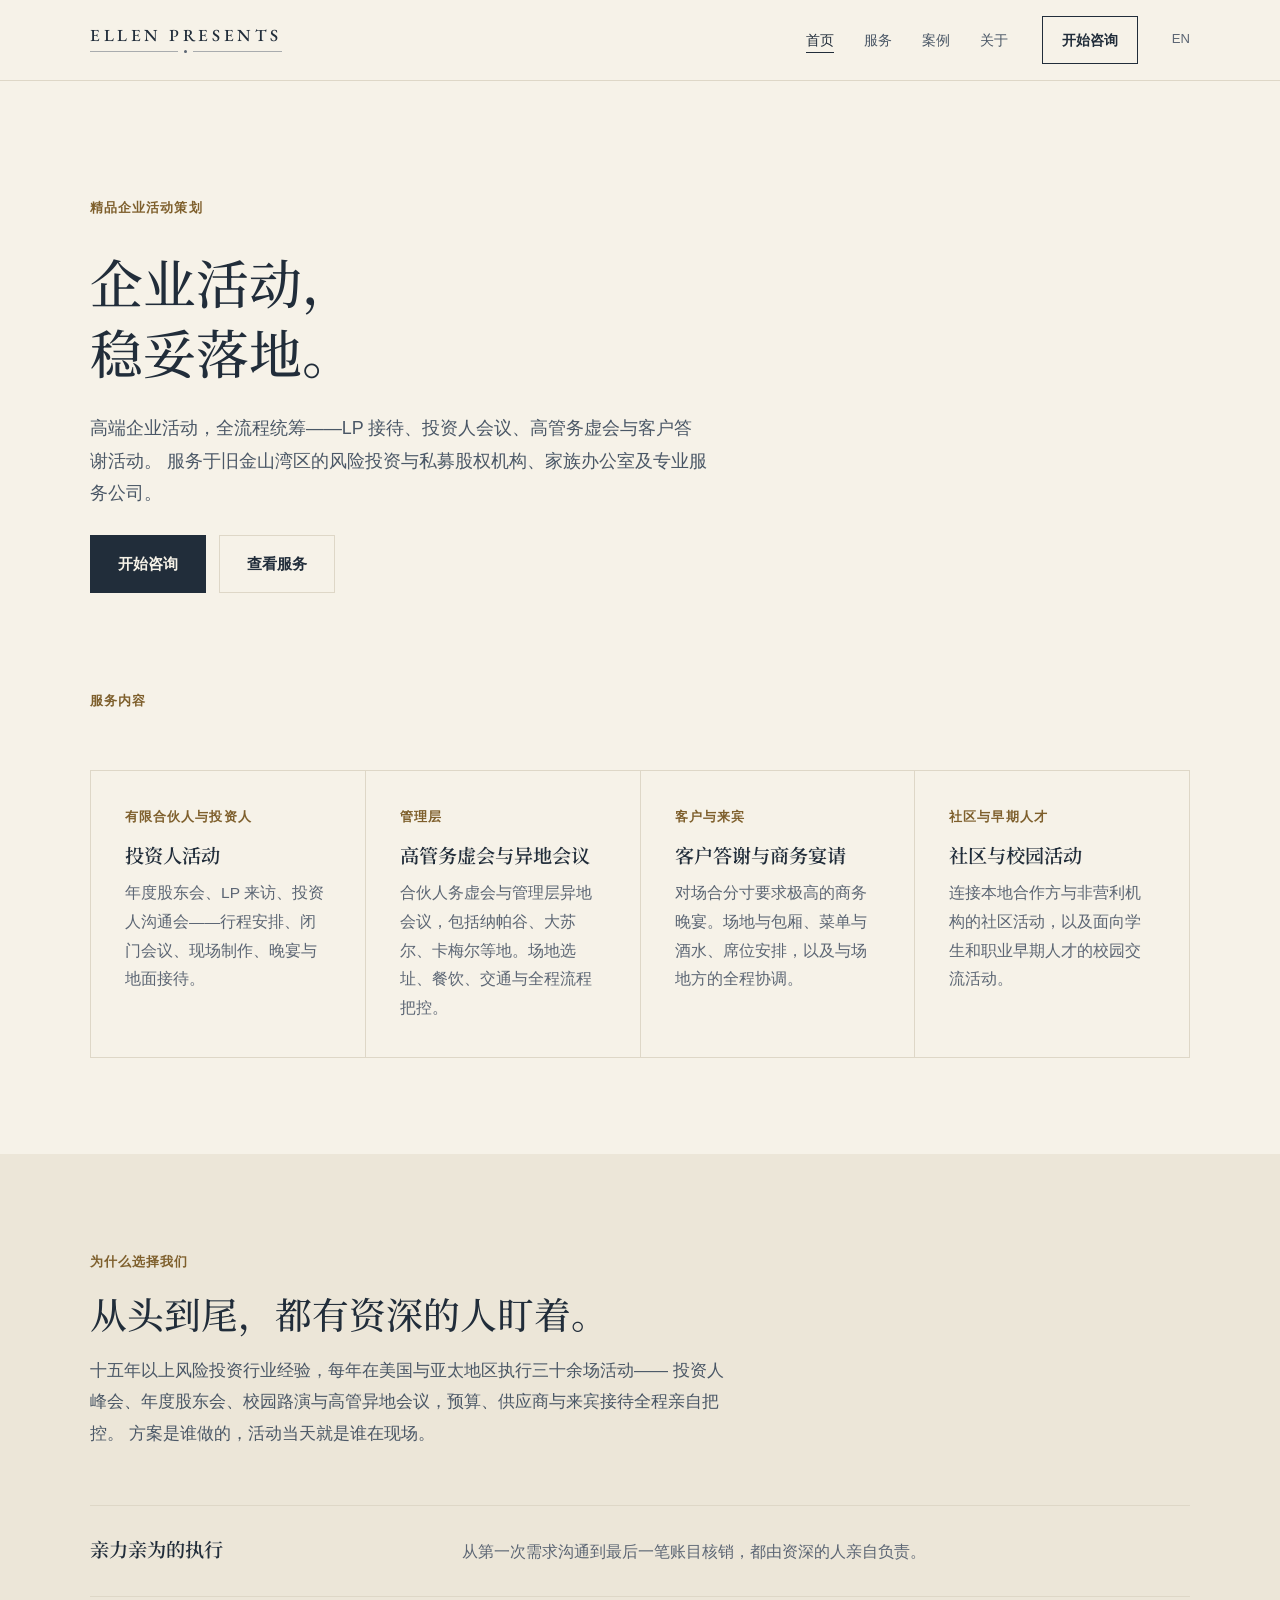
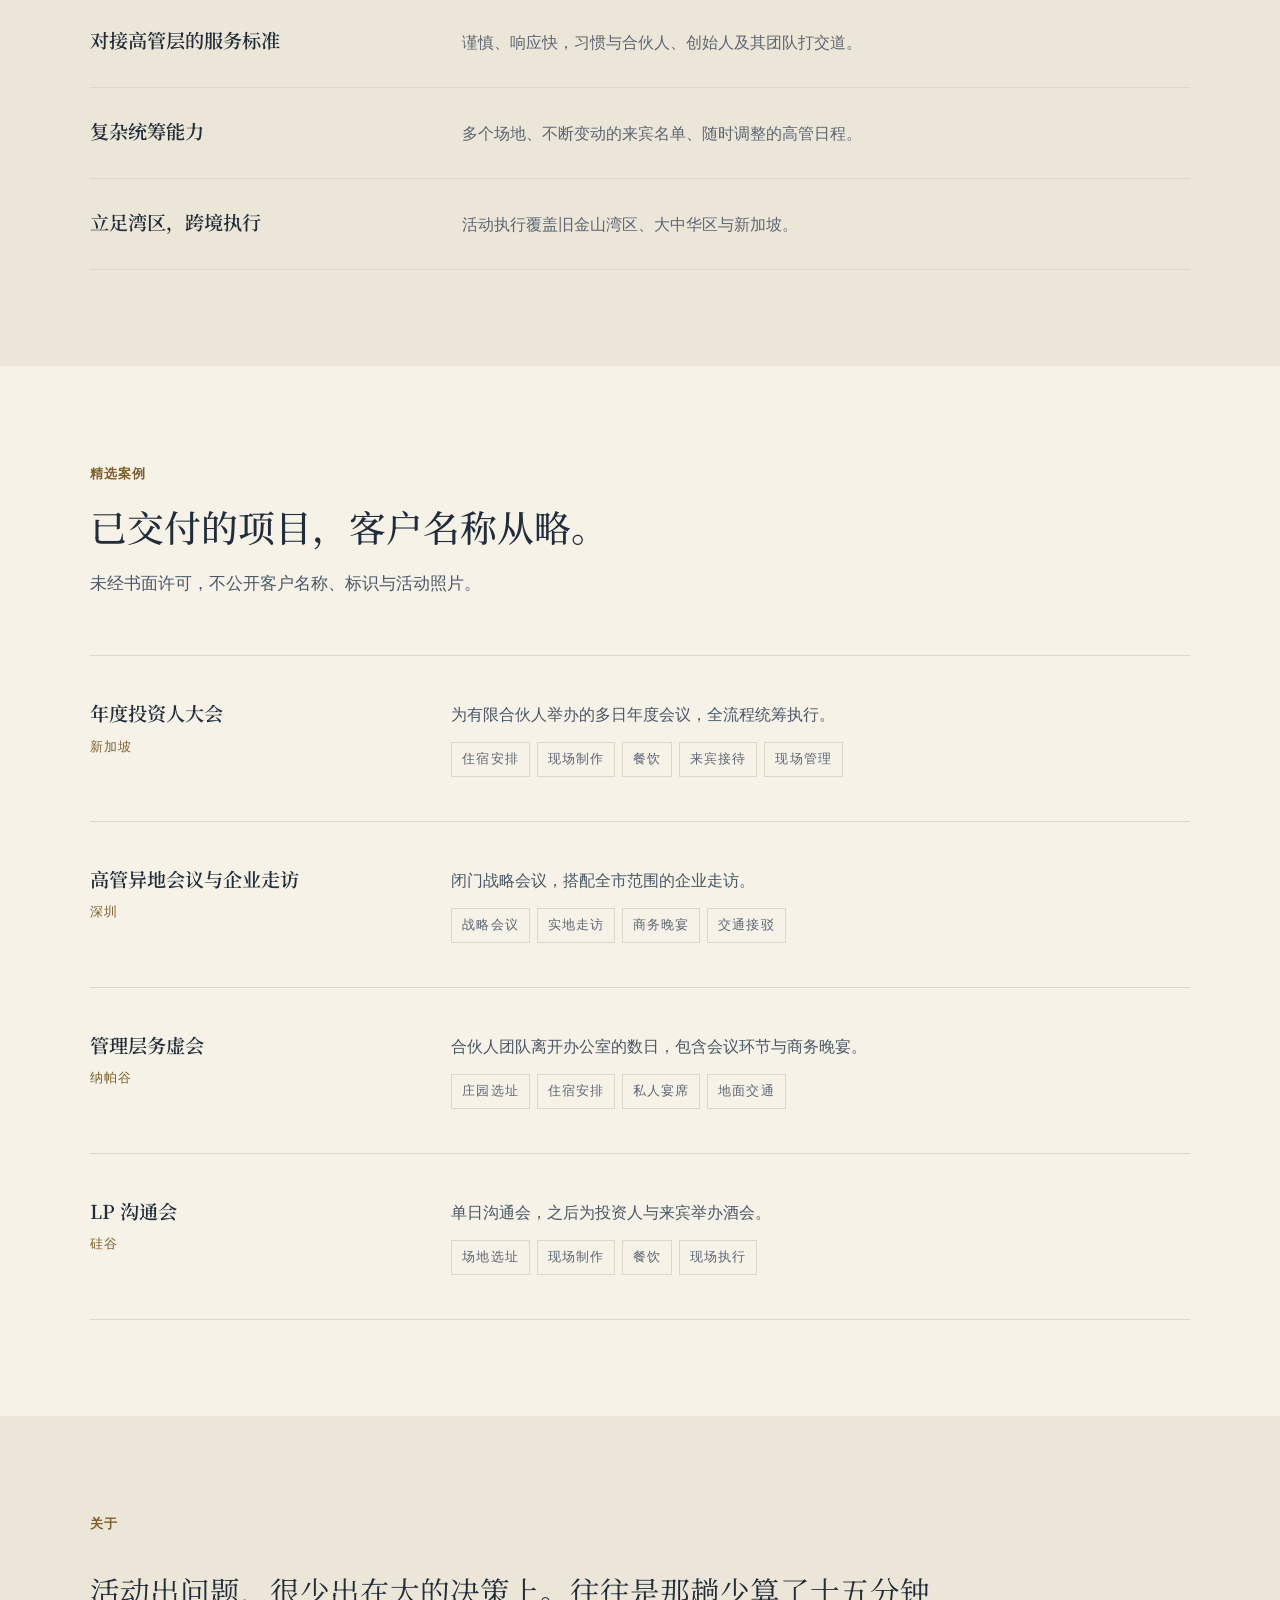
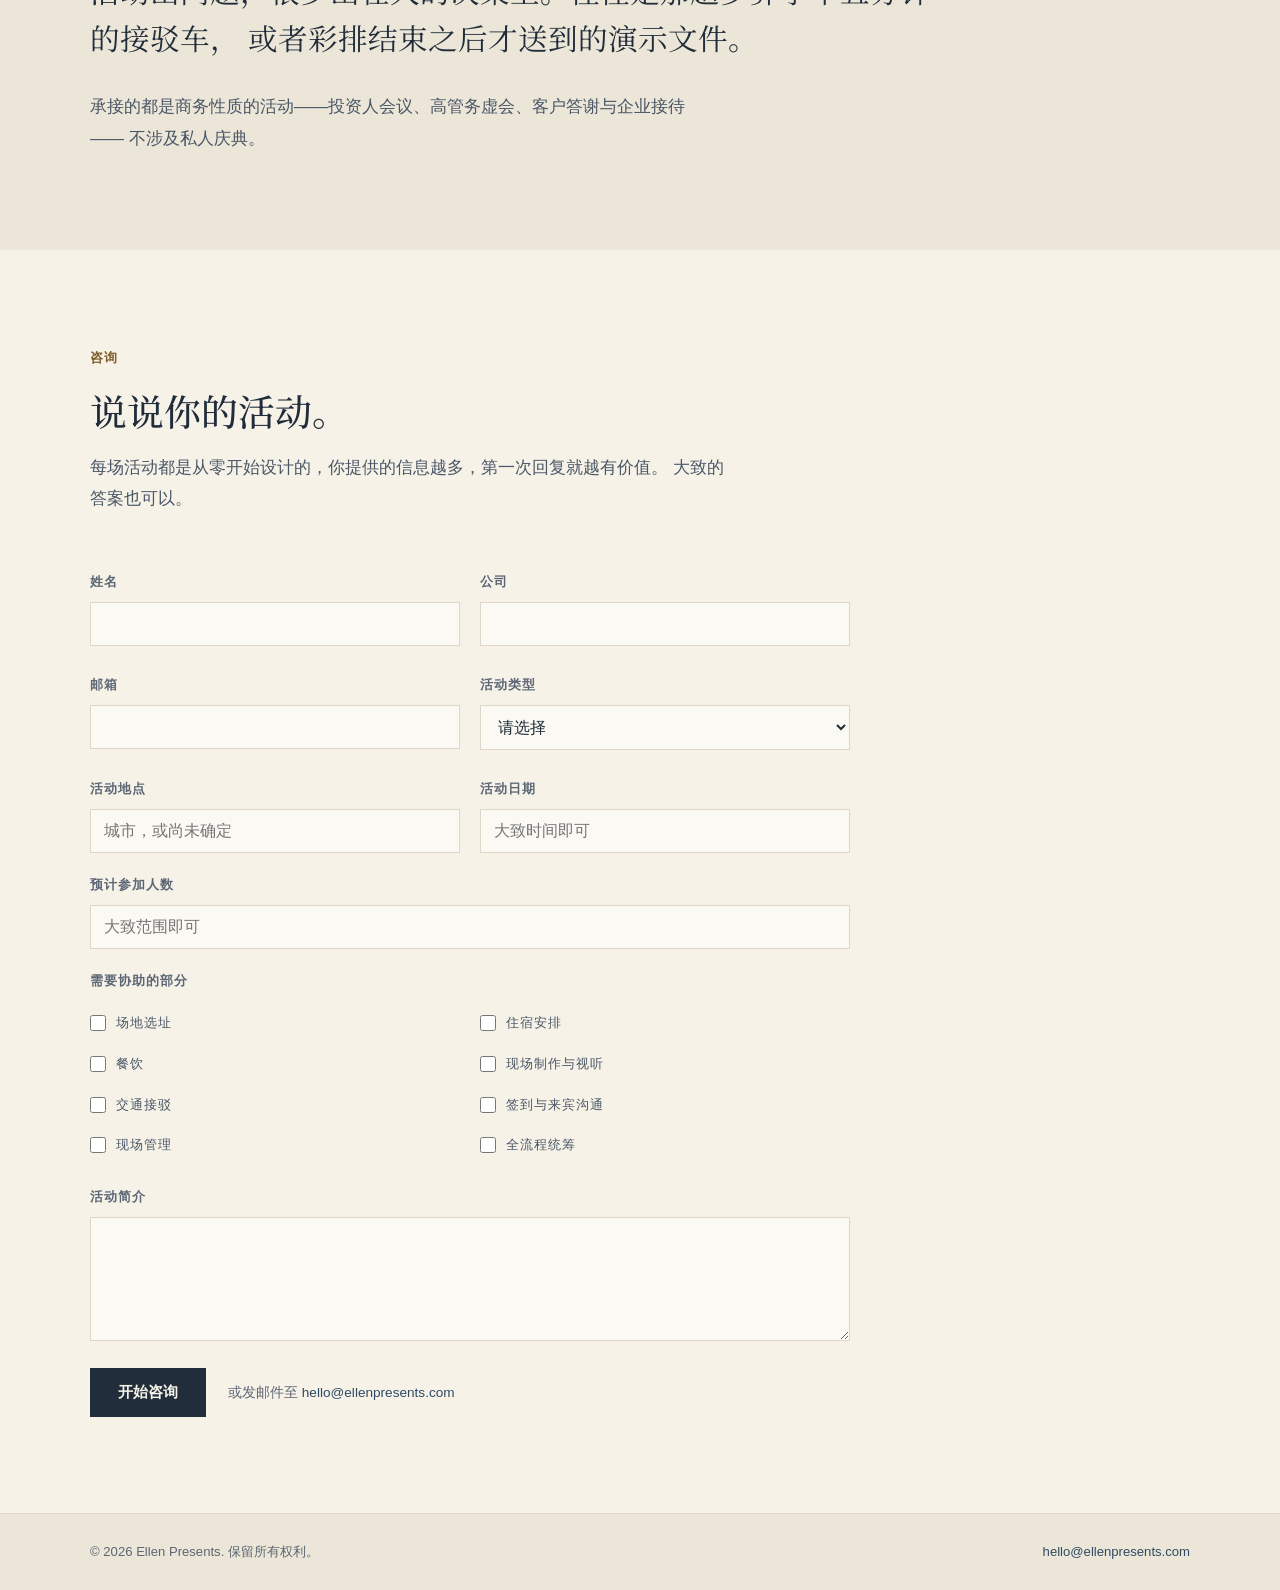
==== commit 747a3f38: "Give each case study one title instead of two Every case carried two headings that said close to the" ====
--- a/zh/index.html
+++ b/zh/index.html
@@ -12,7 +12,7 @@
   <link rel="preconnect" href="https://fonts.googleapis.com" />
   <link rel="preconnect" href="https://fonts.gstatic.com" crossorigin />
   <link rel="stylesheet" href="https://fonts.googleapis.com/css2?family=EB+Garamond:wght@400;500;600&amp;family=Libre+Franklin:wght@400;500;600&amp;family=Noto+Serif+SC:wght@400;500&amp;display=swap" />
-  <link rel="stylesheet" href="../assets/css/site.css" />
+  <link rel="stylesheet" href="../assets/css/site.css?v=3" />
 </head>
 <body>
   <a class="skip-link" href="#main">跳到正文</a>
@@ -127,9 +127,11 @@
         </div>
         <div class="cases">
           <article class="case">
-            <div class="case-meta"><b>年度投资人大会</b><span>新加坡</span></div>
-            <div class="case-body">
-              <h3>多日投资人活动</h3>
+            <div class="case-meta">
+              <h3>年度投资人大会</h3>
+              <span>新加坡</span>
+            </div>
+            <div class="case-body">
               <p>为有限合伙人举办的多日年度会议，全流程统筹执行。</p>
               <div class="tags">
                 <span>住宿安排</span><span>现场制作</span><span>餐饮</span><span>来宾接待</span><span>现场管理</span>
@@ -137,9 +139,11 @@
             </div>
           </article>
           <article class="case">
-            <div class="case-meta"><b>高管异地会议与企业走访</b><span>深圳</span></div>
-            <div class="case-body">
-              <h3>跨多个场地的管理层项目</h3>
+            <div class="case-meta">
+              <h3>高管异地会议与企业走访</h3>
+              <span>深圳</span>
+            </div>
+            <div class="case-body">
               <p>闭门战略会议，搭配全市范围的企业走访。</p>
               <div class="tags">
                 <span>战略会议</span><span>实地走访</span><span>商务晚宴</span><span>交通接驳</span>
@@ -147,19 +151,23 @@
             </div>
           </article>
           <article class="case">
-            <div class="case-meta"><b>管理层务虚会</b><span>纳帕谷</span></div>
-            <div class="case-body">
-              <h3>多日管理层务虚会</h3>
-              <p>合伙人团队离开办公室的几天，包含会议环节与商务晚宴。</p>
+            <div class="case-meta">
+              <h3>管理层务虚会</h3>
+              <span>纳帕谷</span>
+            </div>
+            <div class="case-body">
+              <p>合伙人团队离开办公室的数日，包含会议环节与商务晚宴。</p>
               <div class="tags">
                 <span>庄园选址</span><span>住宿安排</span><span>私人宴席</span><span>地面交通</span>
               </div>
             </div>
           </article>
           <article class="case">
-            <div class="case-meta"><b>LP 沟通会</b><span>硅谷</span></div>
-            <div class="case-body">
-              <h3>投资人会议与晚间酒会</h3>
+            <div class="case-meta">
+              <h3>LP 沟通会</h3>
+              <span>硅谷</span>
+            </div>
+            <div class="case-body">
               <p>单日沟通会，之后为投资人与来宾举办酒会。</p>
               <div class="tags">
                 <span>场地选址</span><span>现场制作</span><span>餐饮</span><span>现场执行</span>
@@ -275,6 +283,6 @@
     </div>
   </footer>
 
-  <script src="../assets/js/site.js"></script>
+  <script src="../assets/js/site.js?v=3"></script>
 </body>
 </html>
--- a/assets/css/site.css
+++ b/assets/css/site.css
@@ -62,7 +62,6 @@
    apart; enough is kept to still read as a label. */
 html[lang|="zh"] .eyebrow,
 html[lang|="zh"] .svc .fn,
-html[lang|="zh"] .case-meta b,
 html[lang|="zh"] .case-meta span,
 html[lang|="zh"] label,
 html[lang|="zh"] .scope legend,
@@ -76,7 +75,6 @@
    had reason to distinguish by cap height. */
 html[lang|="zh"] .eyebrow,
 html[lang|="zh"] .svc .fn,
-html[lang|="zh"] .case-meta b,
 html[lang|="zh"] .case-meta span,
 html[lang|="zh"] label,
 html[lang|="zh"] .scope legend,
@@ -359,16 +357,11 @@
   padding: clamp(26px, 3.6vw, 44px) 0;
   border-bottom: 1px solid var(--line);
 }
-.case-meta { display: flex; flex-direction: column; gap: 7px; }
-.case-meta b {
-  font-family: var(--sans);
-  font-size: 0.79rem;
-  font-weight: 600;
-  letter-spacing: 0.13em;
-  text-transform: uppercase;
-  color: var(--ink);
-}
+/* The event name is the case's title and takes the global h3; the
+   location sits under it as a label. */
+.case-meta { display: flex; flex-direction: column; gap: 9px; }
 .case-meta span {
+  font-family: var(--sans);
   font-size: 0.79rem;
   font-weight: 500;
   letter-spacing: 0.13em;
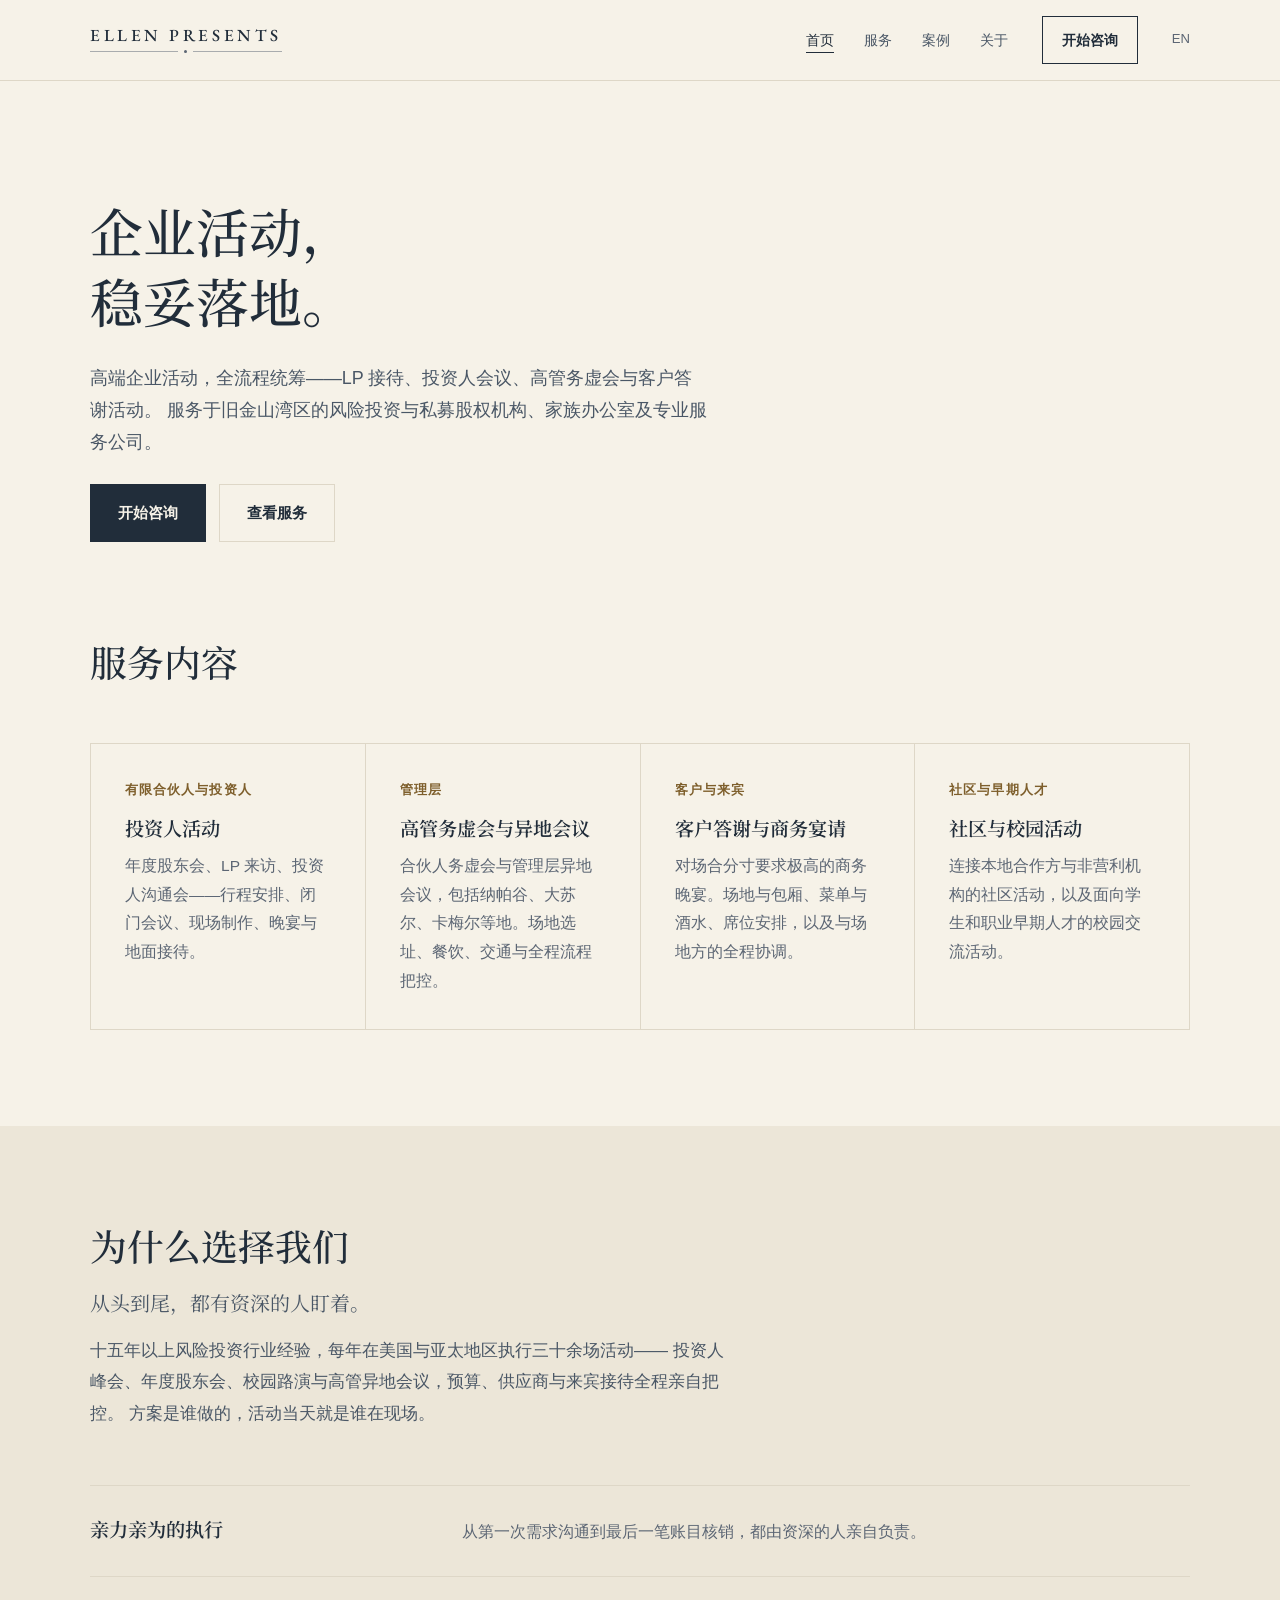
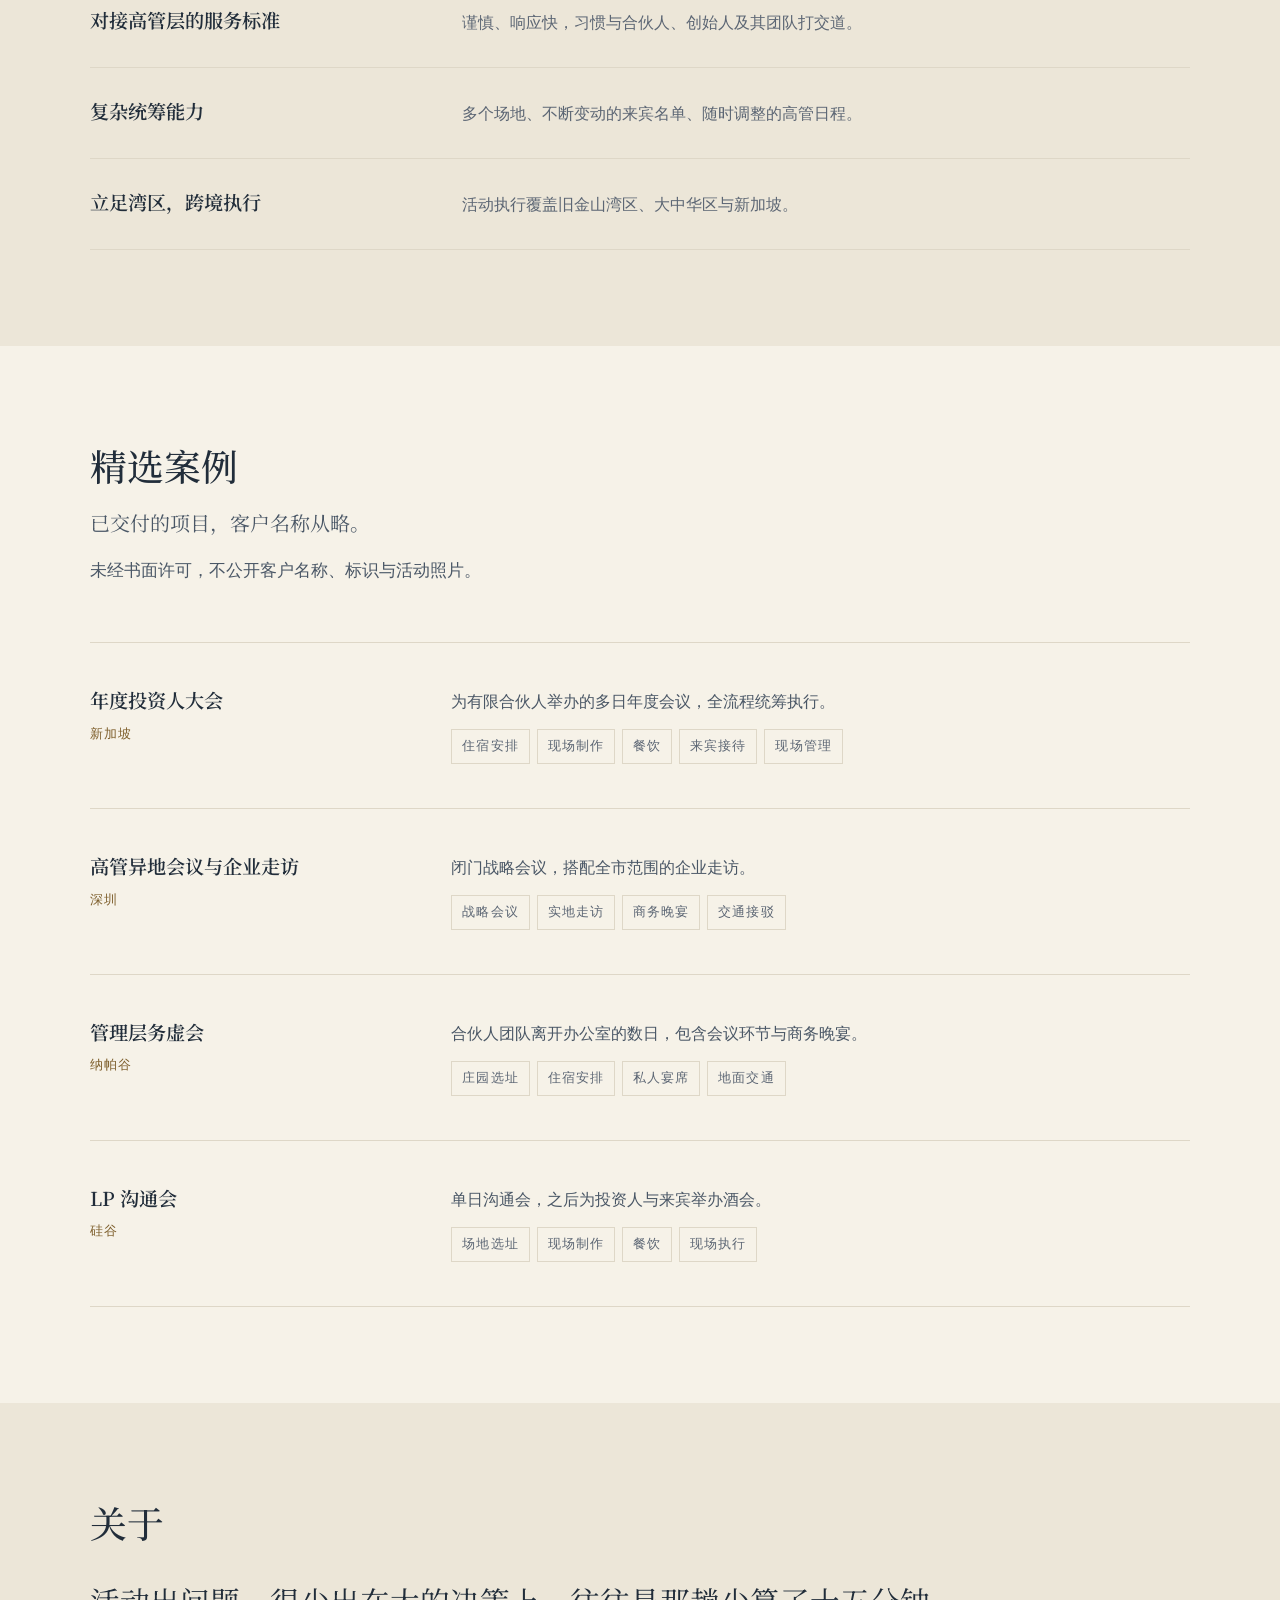
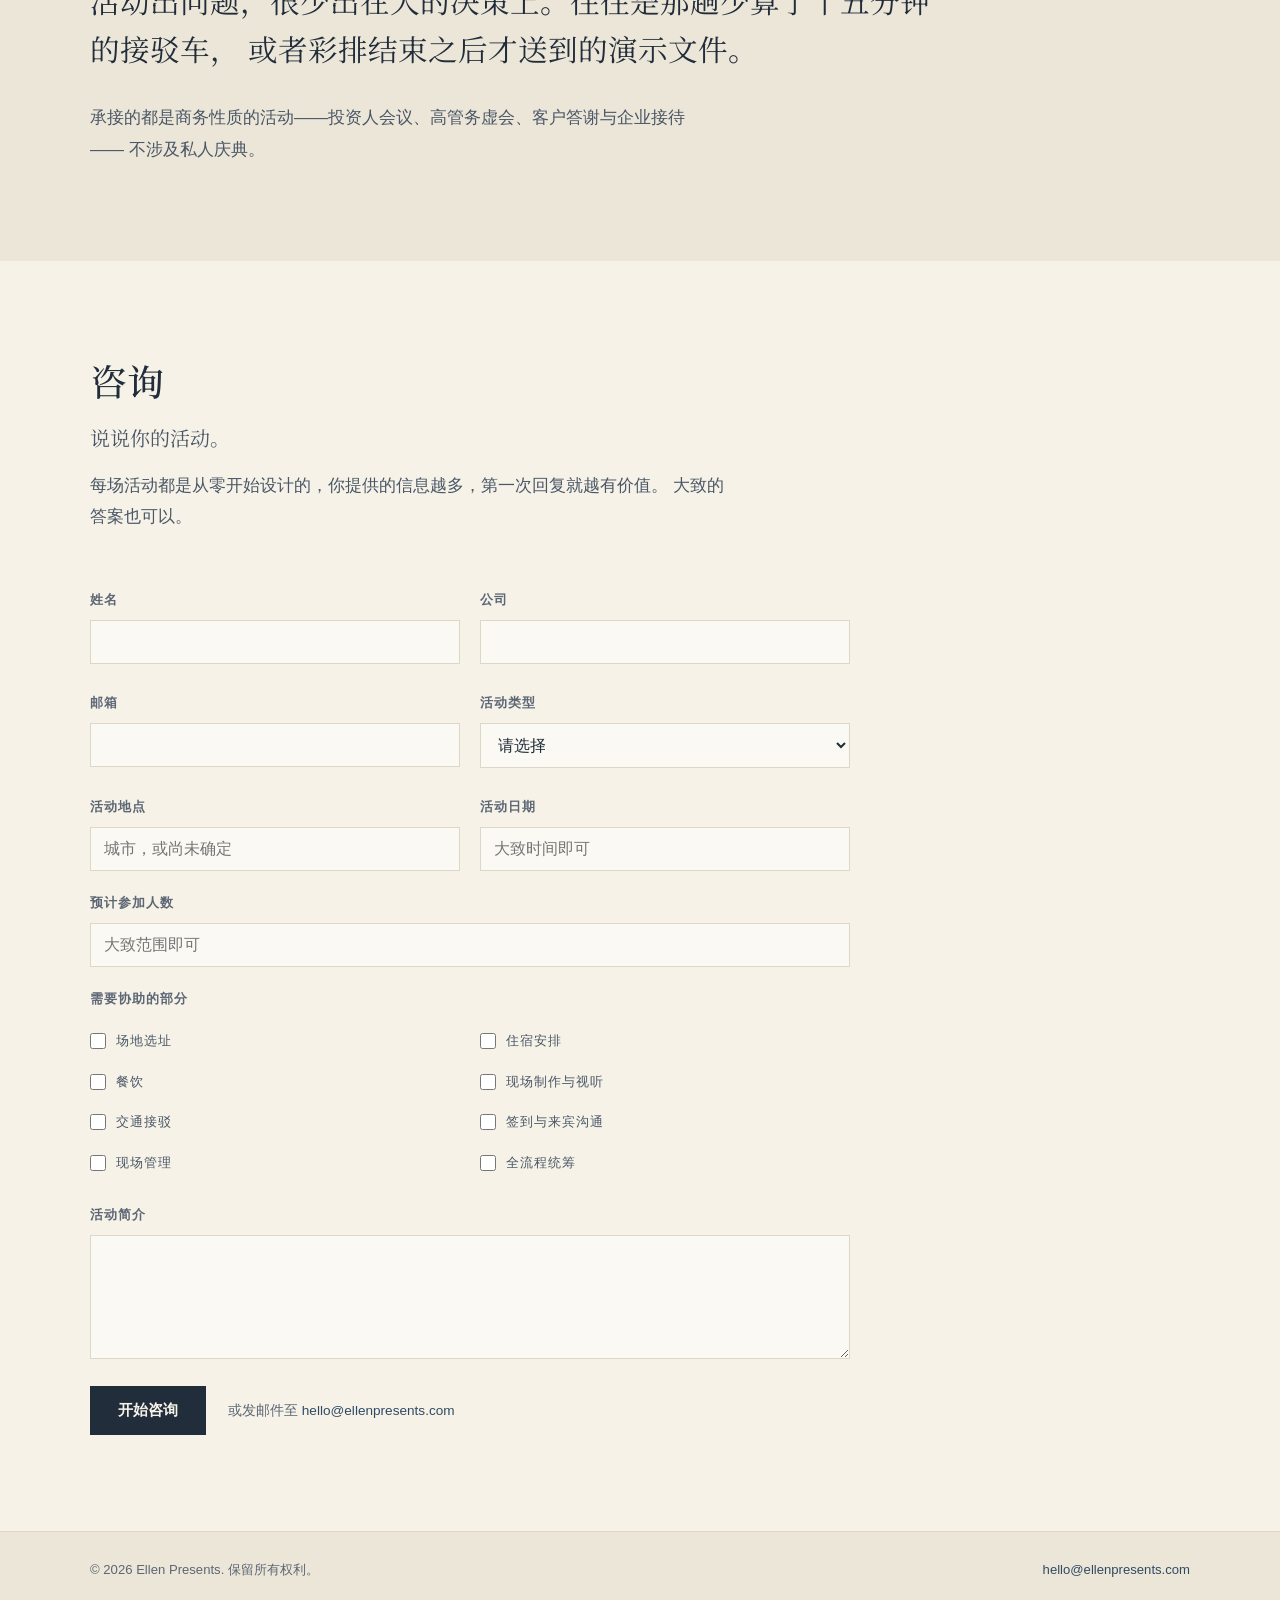
==== commit cc9f2d4c: "Title each section by its own name Removing the "Six kinds of event" headline earlier left What We D" ====
--- a/zh/index.html
+++ b/zh/index.html
@@ -12,7 +12,7 @@
   <link rel="preconnect" href="https://fonts.googleapis.com" />
   <link rel="preconnect" href="https://fonts.gstatic.com" crossorigin />
   <link rel="stylesheet" href="https://fonts.googleapis.com/css2?family=EB+Garamond:wght@400;500;600&amp;family=Libre+Franklin:wght@400;500;600&amp;family=Noto+Serif+SC:wght@400;500&amp;display=swap" />
-  <link rel="stylesheet" href="../assets/css/site.css?v=3" />
+  <link rel="stylesheet" href="../assets/css/site.css?v=4" />
 </head>
 <body>
   <a class="skip-link" href="#main">跳到正文</a>
@@ -42,7 +42,6 @@
     <section class="hero" id="top">
       <div class="wrap">
         <div class="hero-inner">
-          <p class="eyebrow">精品企业活动策划</p>
           <h1><span>企业活动，</span><span>稳妥落地。</span></h1>
           <p class="lede">
             高端企业活动，全流程统筹——LP 接待、投资人会议、高管务虚会与客户答谢活动。
@@ -59,7 +58,7 @@
     <section class="sec" id="services">
       <div class="wrap">
         <div class="sec-head">
-          <p class="eyebrow">服务内容</p>
+          <h2>服务内容</h2>
         </div>
         <div class="svc-grid">
           <article class="svc">
@@ -89,8 +88,8 @@
     <section class="sec sec-sand2" id="why">
       <div class="wrap">
         <div class="sec-head">
-          <p class="eyebrow">为什么选择我们</p>
-          <h2>从头到尾，都有资深的人盯着。</h2>
+          <h2>为什么选择我们</h2>
+          <p class="sec-sub">从头到尾，都有资深的人盯着。</p>
           <p>
             十五年以上风险投资行业经验，每年在美国与亚太地区执行三十余场活动——
             投资人峰会、年度股东会、校园路演与高管异地会议，预算、供应商与来宾接待全程亲自把控。
@@ -121,8 +120,8 @@
     <section class="sec" id="experience">
       <div class="wrap">
         <div class="sec-head">
-          <p class="eyebrow">精选案例</p>
-          <h2>已交付的项目，客户名称从略。</h2>
+          <h2>精选案例</h2>
+          <p class="sec-sub">已交付的项目，客户名称从略。</p>
           <p>未经书面许可，不公开客户名称、标识与活动照片。</p>
         </div>
         <div class="cases">
@@ -180,7 +179,7 @@
 
     <section class="sec sec-sand2" id="about">
       <div class="wrap stack" style="gap: 30px;">
-        <p class="eyebrow">关于</p>
+        <h2>关于</h2>
         <p class="pull">
           活动出问题，很少出在大的决策上。往往是那趟少算了十五分钟的接驳车，
           或者彩排结束之后才送到的演示文件。
@@ -195,8 +194,8 @@
     <section class="sec" id="request">
       <div class="wrap">
         <div class="sec-head">
-          <p class="eyebrow">咨询</p>
-          <h2>说说你的活动。</h2>
+          <h2>咨询</h2>
+          <p class="sec-sub">说说你的活动。</p>
           <p>
             每场活动都是从零开始设计的，你提供的信息越多，第一次回复就越有价值。
             大致的答案也可以。
@@ -283,6 +282,6 @@
     </div>
   </footer>
 
-  <script src="../assets/js/site.js?v=3"></script>
+  <script src="../assets/js/site.js?v=4"></script>
 </body>
 </html>
--- a/assets/css/site.css
+++ b/assets/css/site.css
@@ -57,6 +57,7 @@
 html[lang|="zh"] h3 { font-size: 1.2rem; }
 html[lang|="zh"] .pull { font-size: clamp(1.3rem, 2.4vw, 1.85rem); line-height: 1.6; letter-spacing: 0; }
 html[lang|="zh"] .lede { font-size: clamp(1.02rem, 1.4vw, 1.18rem); line-height: 1.8; }
+html[lang|="zh"] .sec-sub { font-size: 1.25rem; line-height: 1.6; }
 html[lang|="zh"] body { line-height: 1.85; }
 /* Uppercase does nothing to CJK, and 0.2em tracking pulls the characters
    apart; enough is kept to still read as a label. */
@@ -301,6 +302,15 @@
 .narrow { display: flex; flex-direction: column; gap: 22px; max-width: 640px; }
 
 .sec-head { display: flex; flex-direction: column; gap: 16px; max-width: 640px; margin-bottom: clamp(34px, 4.5vw, 56px); }
+/* Each section is titled by its own name, which matches the nav; the sentence
+   that used to be the heading drops to a subtitle under it — bigger than body
+   copy, well clear of the heading. */
+.sec-sub {
+  font-family: var(--display);
+  font-size: 1.32rem;
+  line-height: 1.45;
+  color: var(--umber);
+}
 
 /* ---------------------------------------------------------- Hero */
 .hero { padding: clamp(60px, 9vw, 122px) 0 0; }
